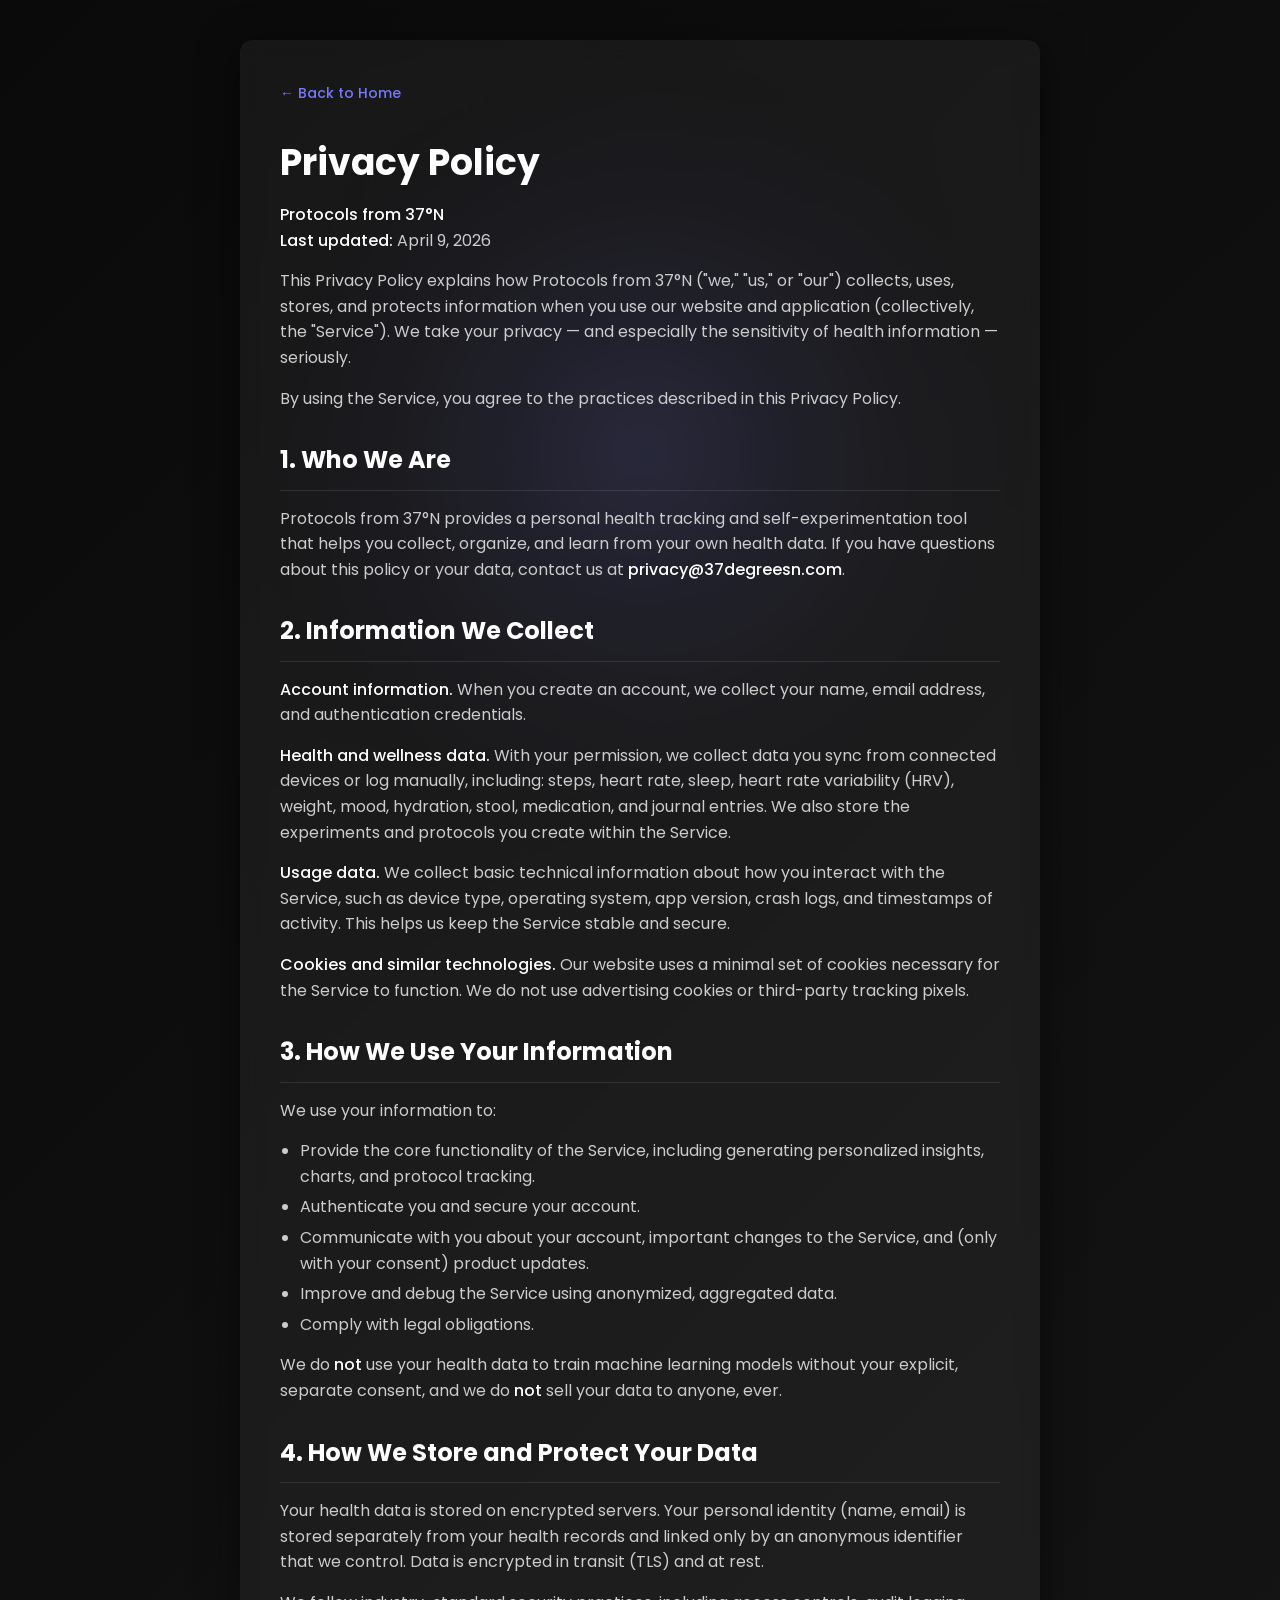
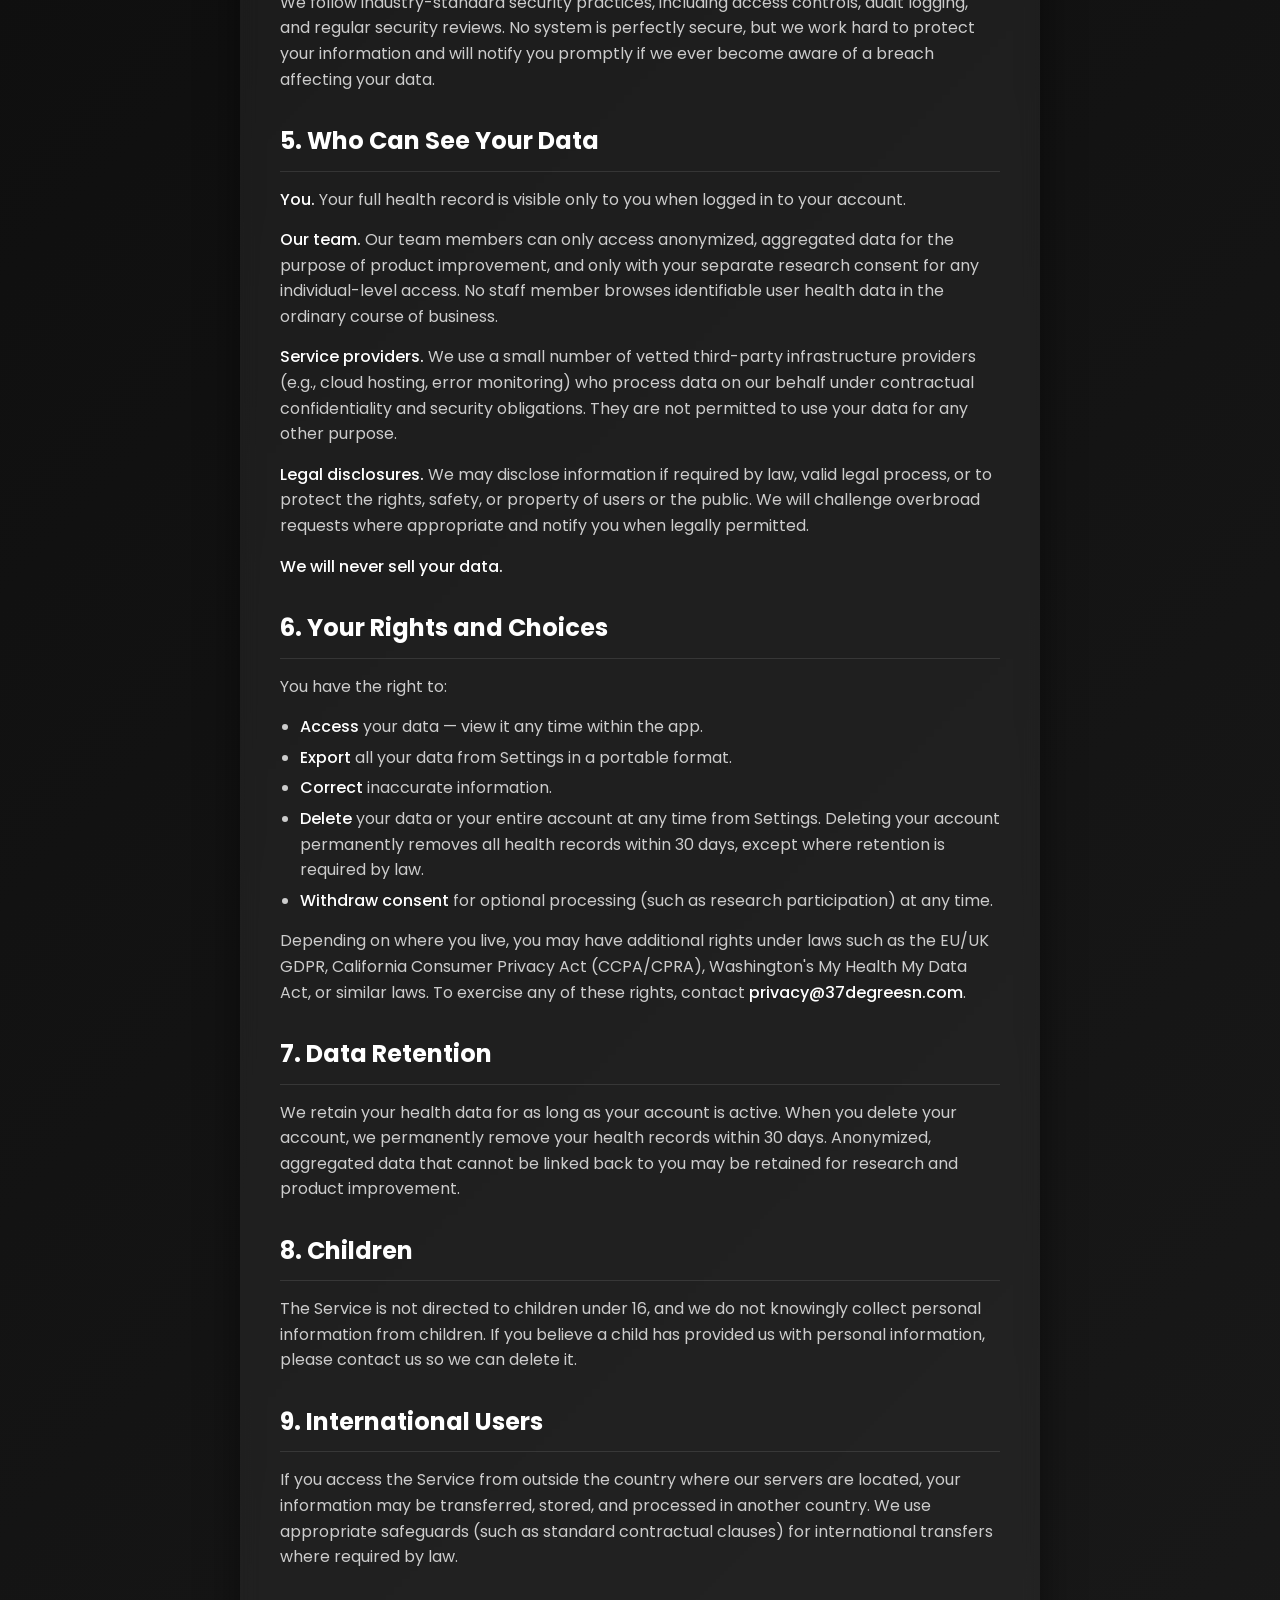
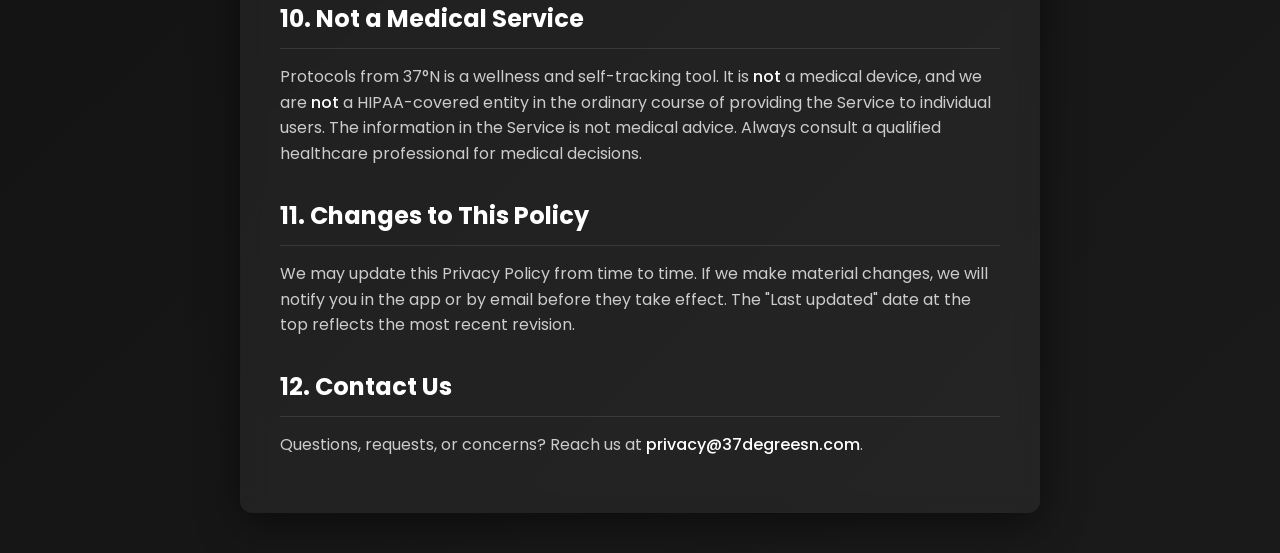
==== privacy-policy.html @ e044793a "feat: add privacy policy and terms of service pages with footer navigation links" ====
<!DOCTYPE html>
<html lang="en">
<head>
    <meta charset="UTF-8">
    <meta name="viewport" content="width=device-width, initial-scale=1.0">
    <title>Privacy Policy - 37 Degrees North</title>
    <link href="https://fonts.googleapis.com/css2?family=Poppins:wght@300;400;500;700&display=swap" rel="stylesheet">
    <style>
        * {
            margin: 0;
            padding: 0;
            box-sizing: border-box;
        }
        
        body {
            font-family: 'Poppins', sans-serif;
            background: linear-gradient(135deg, #0a0a0a 0%, #1a1a1a 100%);
            color: #e8e8e8;
            min-height: 100vh;
            padding: 40px 20px;
            line-height: 1.6;
        }
        
        .container {
            max-width: 800px;
            margin: 0 auto;
            background: rgba(255, 255, 255, 0.05);
            padding: 40px;
            border-radius: 12px;
            box-shadow: 0 10px 40px rgba(0, 0, 0, 0.5);
            backdrop-filter: blur(10px);
            position: relative;
            z-index: 1;
            animation: fadeIn 0.8s ease-out;
        }

        @keyframes fadeIn {
            from {
                opacity: 0;
                transform: translateY(20px);
            }
            to {
                opacity: 1;
                transform: translateY(0);
            }
        }
        
        h1 {
            font-size: 36px;
            margin-bottom: 10px;
            color: #fff;
        }
        
        h2 {
            font-size: 24px;
            margin-top: 30px;
            margin-bottom: 15px;
            color: #fff;
            border-bottom: 1px solid rgba(255,255,255,0.1);
            padding-bottom: 10px;
        }
        
        p {
            margin-bottom: 15px;
            color: #ccc;
        }
        
        ul {
            margin-left: 20px;
            margin-bottom: 15px;
            color: #ccc;
        }
        
        li {
            margin-bottom: 5px;
        }

        strong {
            color: #fff;
            font-weight: 500;
        }
        
        a {
            color: #7878ff;
            text-decoration: none;
            transition: color 0.2s;
        }
        
        a:hover {
            text-decoration: underline;
            color: #9898ff;
        }
        
        .glow {
            position: fixed;
            width: 800px;
            height: 800px;
            background: radial-gradient(circle, rgba(120, 120, 255, 0.15) 0%, rgba(80, 80, 200, 0.05) 40%, transparent 70%);
            top: 50%;
            left: 50%;
            transform: translate(-50%, -50%);
            pointer-events: none;
            z-index: 0;
        }
        
        .back-link {
            display: inline-block;
            margin-bottom: 30px;
            color: #7878ff;
            font-size: 14px;
            font-weight: 500;
        }

        @media (max-width: 600px) {
            .container {
                padding: 25px;
            }
            h1 {
                font-size: 28px;
            }
            h2 {
                font-size: 20px;
            }
        }
    </style>
</head>
<body>
    <div class="glow"></div>
    <div class="container">
        <a href="index.html" class="back-link">&larr; Back to Home</a>
        
        <h1>Privacy Policy</h1>
        <p><strong>Protocols from 37°N</strong><br>
        <strong>Last updated:</strong> April 9, 2026</p>
        
        <p>This Privacy Policy explains how Protocols from 37°N ("we," "us," or "our") collects, uses, stores, and protects information when you use our website and application (collectively, the "Service"). We take your privacy — and especially the sensitivity of health information — seriously.</p>
        
        <p>By using the Service, you agree to the practices described in this Privacy Policy.</p>
        
        <h2>1. Who We Are</h2>
        <p>Protocols from 37°N provides a personal health tracking and self-experimentation tool that helps you collect, organize, and learn from your own health data. If you have questions about this policy or your data, contact us at <strong>privacy@37degreesn.com</strong>.</p>
        
        <h2>2. Information We Collect</h2>
        <p><strong>Account information.</strong> When you create an account, we collect your name, email address, and authentication credentials.</p>
        
        <p><strong>Health and wellness data.</strong> With your permission, we collect data you sync from connected devices or log manually, including: steps, heart rate, sleep, heart rate variability (HRV), weight, mood, hydration, stool, medication, and journal entries. We also store the experiments and protocols you create within the Service.</p>
        
        <p><strong>Usage data.</strong> We collect basic technical information about how you interact with the Service, such as device type, operating system, app version, crash logs, and timestamps of activity. This helps us keep the Service stable and secure.</p>
        
        <p><strong>Cookies and similar technologies.</strong> Our website uses a minimal set of cookies necessary for the Service to function. We do not use advertising cookies or third-party tracking pixels.</p>
        
        <h2>3. How We Use Your Information</h2>
        <p>We use your information to:</p>
        <ul>
            <li>Provide the core functionality of the Service, including generating personalized insights, charts, and protocol tracking.</li>
            <li>Authenticate you and secure your account.</li>
            <li>Communicate with you about your account, important changes to the Service, and (only with your consent) product updates.</li>
            <li>Improve and debug the Service using anonymized, aggregated data.</li>
            <li>Comply with legal obligations.</li>
        </ul>
        <p>We do <strong>not</strong> use your health data to train machine learning models without your explicit, separate consent, and we do <strong>not</strong> sell your data to anyone, ever.</p>
        
        <h2>4. How We Store and Protect Your Data</h2>
        <p>Your health data is stored on encrypted servers. Your personal identity (name, email) is stored separately from your health records and linked only by an anonymous identifier that we control. Data is encrypted in transit (TLS) and at rest.</p>
        <p>We follow industry-standard security practices, including access controls, audit logging, and regular security reviews. No system is perfectly secure, but we work hard to protect your information and will notify you promptly if we ever become aware of a breach affecting your data.</p>
        
        <h2>5. Who Can See Your Data</h2>
        <p><strong>You.</strong> Your full health record is visible only to you when logged in to your account.</p>
        <p><strong>Our team.</strong> Our team members can only access anonymized, aggregated data for the purpose of product improvement, and only with your separate research consent for any individual-level access. No staff member browses identifiable user health data in the ordinary course of business.</p>
        <p><strong>Service providers.</strong> We use a small number of vetted third-party infrastructure providers (e.g., cloud hosting, error monitoring) who process data on our behalf under contractual confidentiality and security obligations. They are not permitted to use your data for any other purpose.</p>
        <p><strong>Legal disclosures.</strong> We may disclose information if required by law, valid legal process, or to protect the rights, safety, or property of users or the public. We will challenge overbroad requests where appropriate and notify you when legally permitted.</p>
        <p><strong>We will never sell your data.</strong></p>
        
        <h2>6. Your Rights and Choices</h2>
        <p>You have the right to:</p>
        <ul>
            <li><strong>Access</strong> your data — view it any time within the app.</li>
            <li><strong>Export</strong> all your data from Settings in a portable format.</li>
            <li><strong>Correct</strong> inaccurate information.</li>
            <li><strong>Delete</strong> your data or your entire account at any time from Settings. Deleting your account permanently removes all health records within 30 days, except where retention is required by law.</li>
            <li><strong>Withdraw consent</strong> for optional processing (such as research participation) at any time.</li>
        </ul>
        <p>Depending on where you live, you may have additional rights under laws such as the EU/UK GDPR, California Consumer Privacy Act (CCPA/CPRA), Washington's My Health My Data Act, or similar laws. To exercise any of these rights, contact <strong>privacy@37degreesn.com</strong>.</p>
        
        <h2>7. Data Retention</h2>
        <p>We retain your health data for as long as your account is active. When you delete your account, we permanently remove your health records within 30 days. Anonymized, aggregated data that cannot be linked back to you may be retained for research and product improvement.</p>
        
        <h2>8. Children</h2>
        <p>The Service is not directed to children under 16, and we do not knowingly collect personal information from children. If you believe a child has provided us with personal information, please contact us so we can delete it.</p>
        
        <h2>9. International Users</h2>
        <p>If you access the Service from outside the country where our servers are located, your information may be transferred, stored, and processed in another country. We use appropriate safeguards (such as standard contractual clauses) for international transfers where required by law.</p>
        
        <h2>10. Not a Medical Service</h2>
        <p>Protocols from 37°N is a wellness and self-tracking tool. It is <strong>not</strong> a medical device, and we are <strong>not</strong> a HIPAA-covered entity in the ordinary course of providing the Service to individual users. The information in the Service is not medical advice. Always consult a qualified healthcare professional for medical decisions.</p>
        
        <h2>11. Changes to This Policy</h2>
        <p>We may update this Privacy Policy from time to time. If we make material changes, we will notify you in the app or by email before they take effect. The "Last updated" date at the top reflects the most recent revision.</p>
        
        <h2>12. Contact Us</h2>
        <p>Questions, requests, or concerns? Reach us at <strong>privacy@37degreesn.com</strong>.</p>
    </div>
</body>
</html>
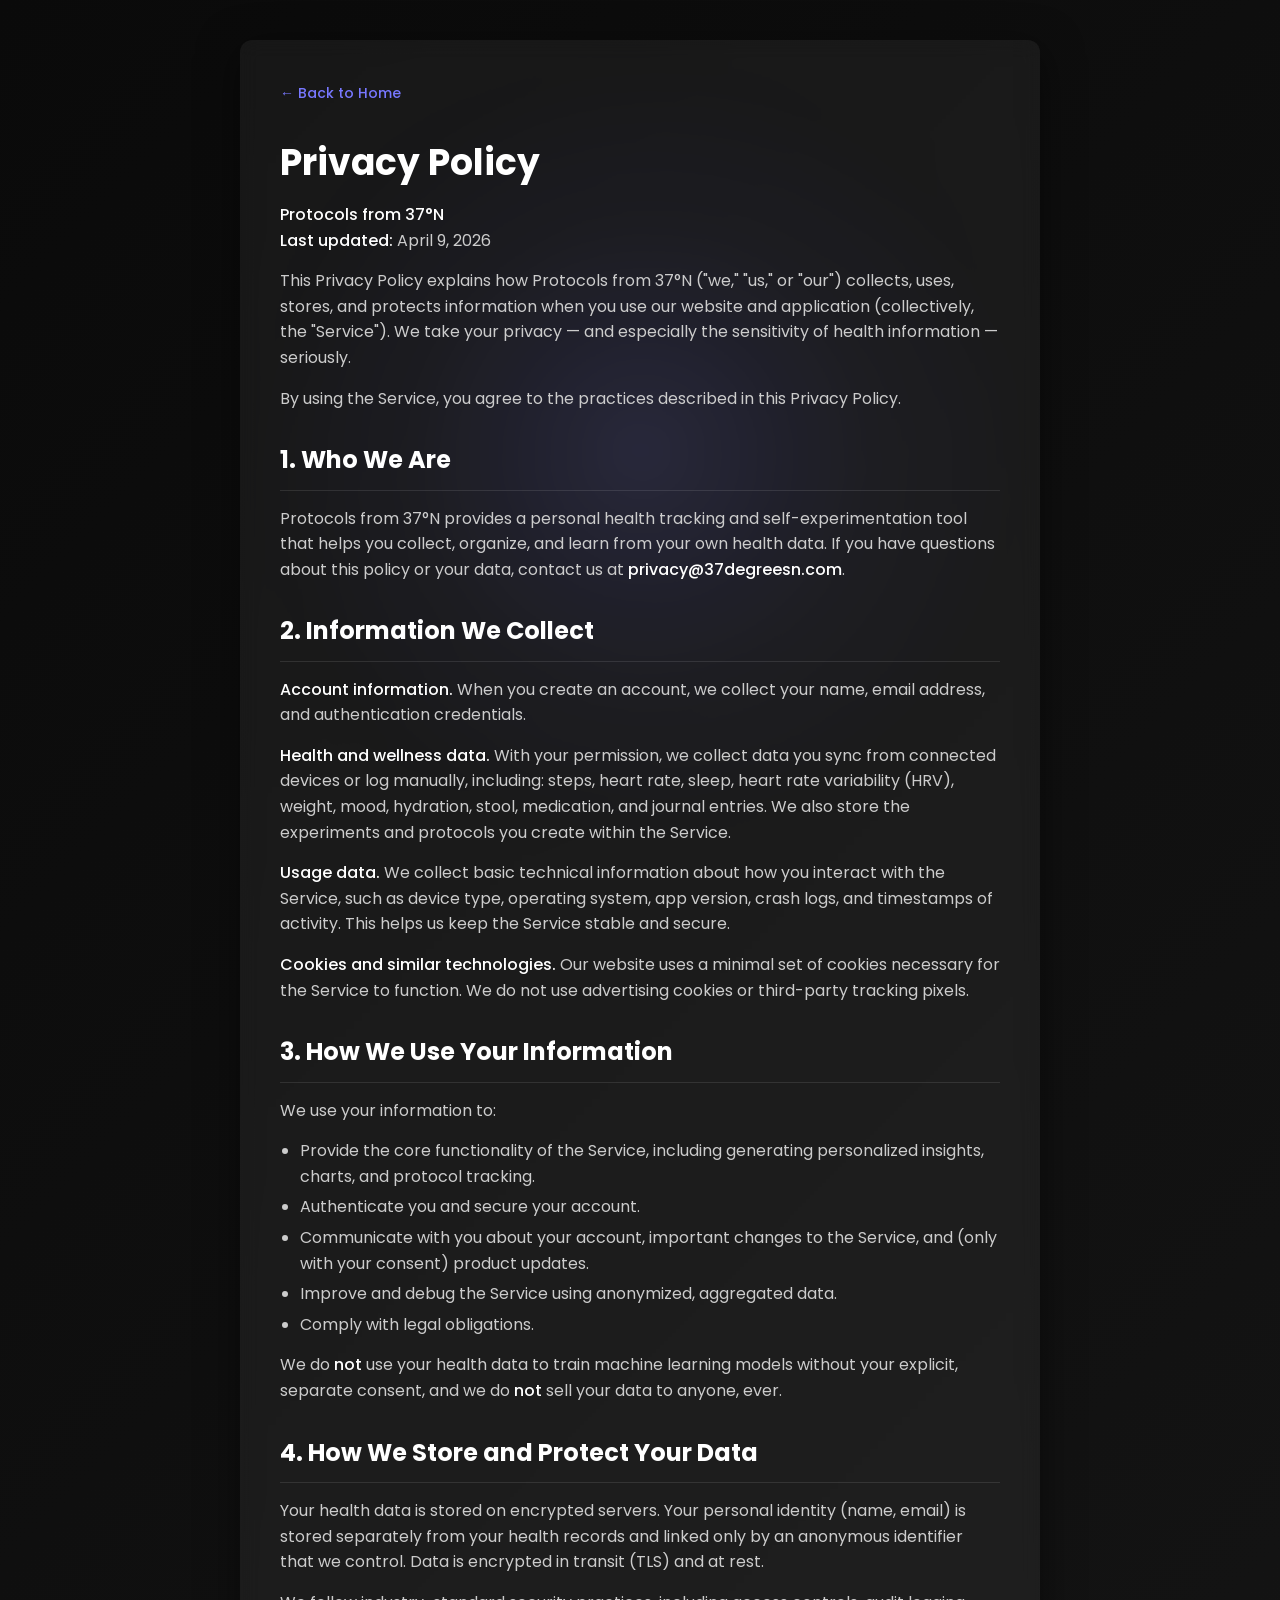
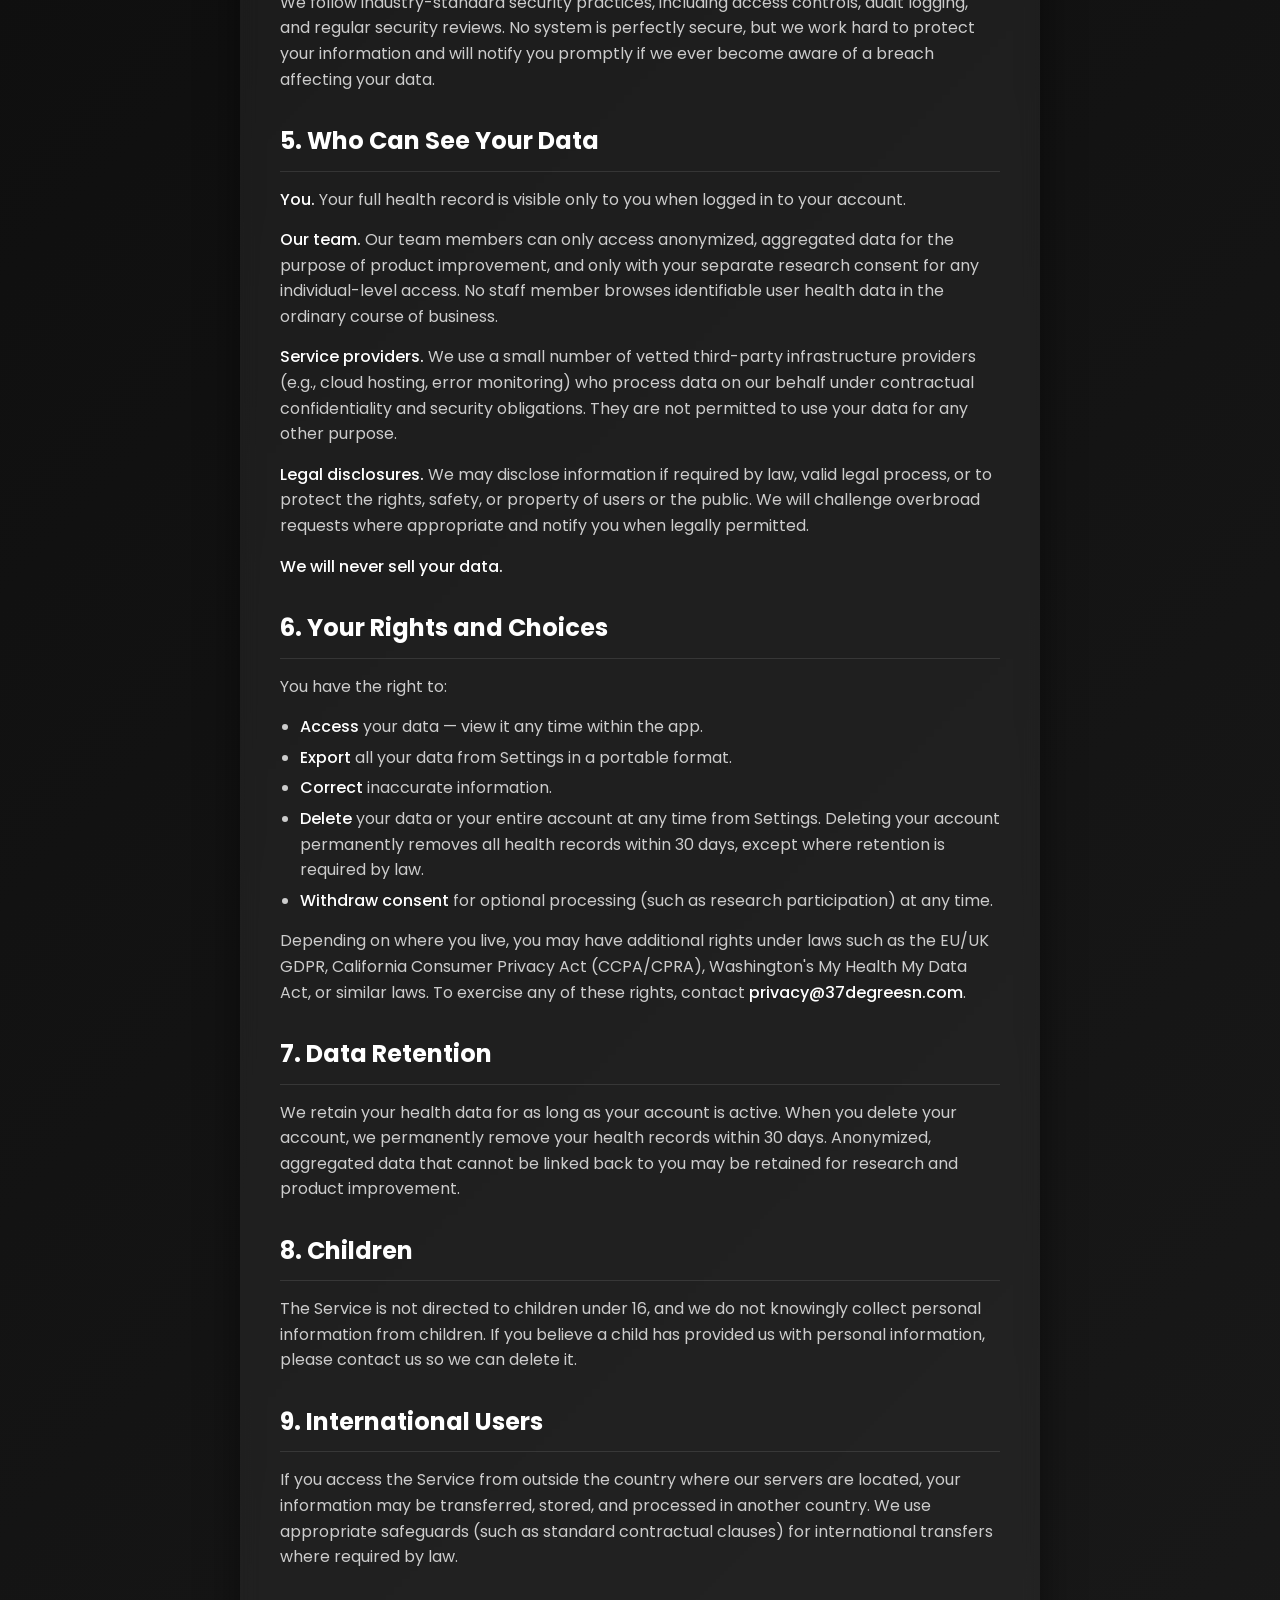
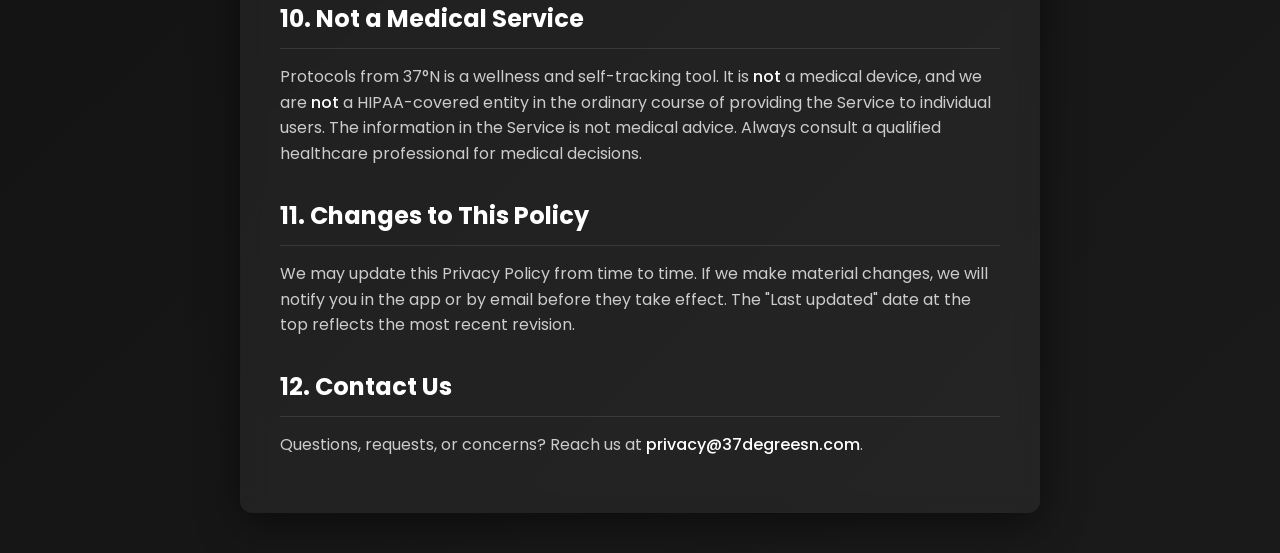
==== commit aba10b4e: "feat: add site favicons and Apple touch icons to landing pages" ====
--- a/privacy-policy.html
+++ b/privacy-policy.html
@@ -4,6 +4,9 @@
     <meta charset="UTF-8">
     <meta name="viewport" content="width=device-width, initial-scale=1.0">
     <title>Privacy Policy - 37 Degrees North</title>
+    <link rel="icon" type="image/x-icon" href="favicon.ico" />
+    <link rel="icon" type="image/png" sizes="32x32" href="favicon-32x32.png" />
+    <link rel="apple-touch-icon" sizes="180x180" href="apple-touch-icon.png" />
     <link href="https://fonts.googleapis.com/css2?family=Poppins:wght@300;400;500;700&display=swap" rel="stylesheet">
     <style>
         * {
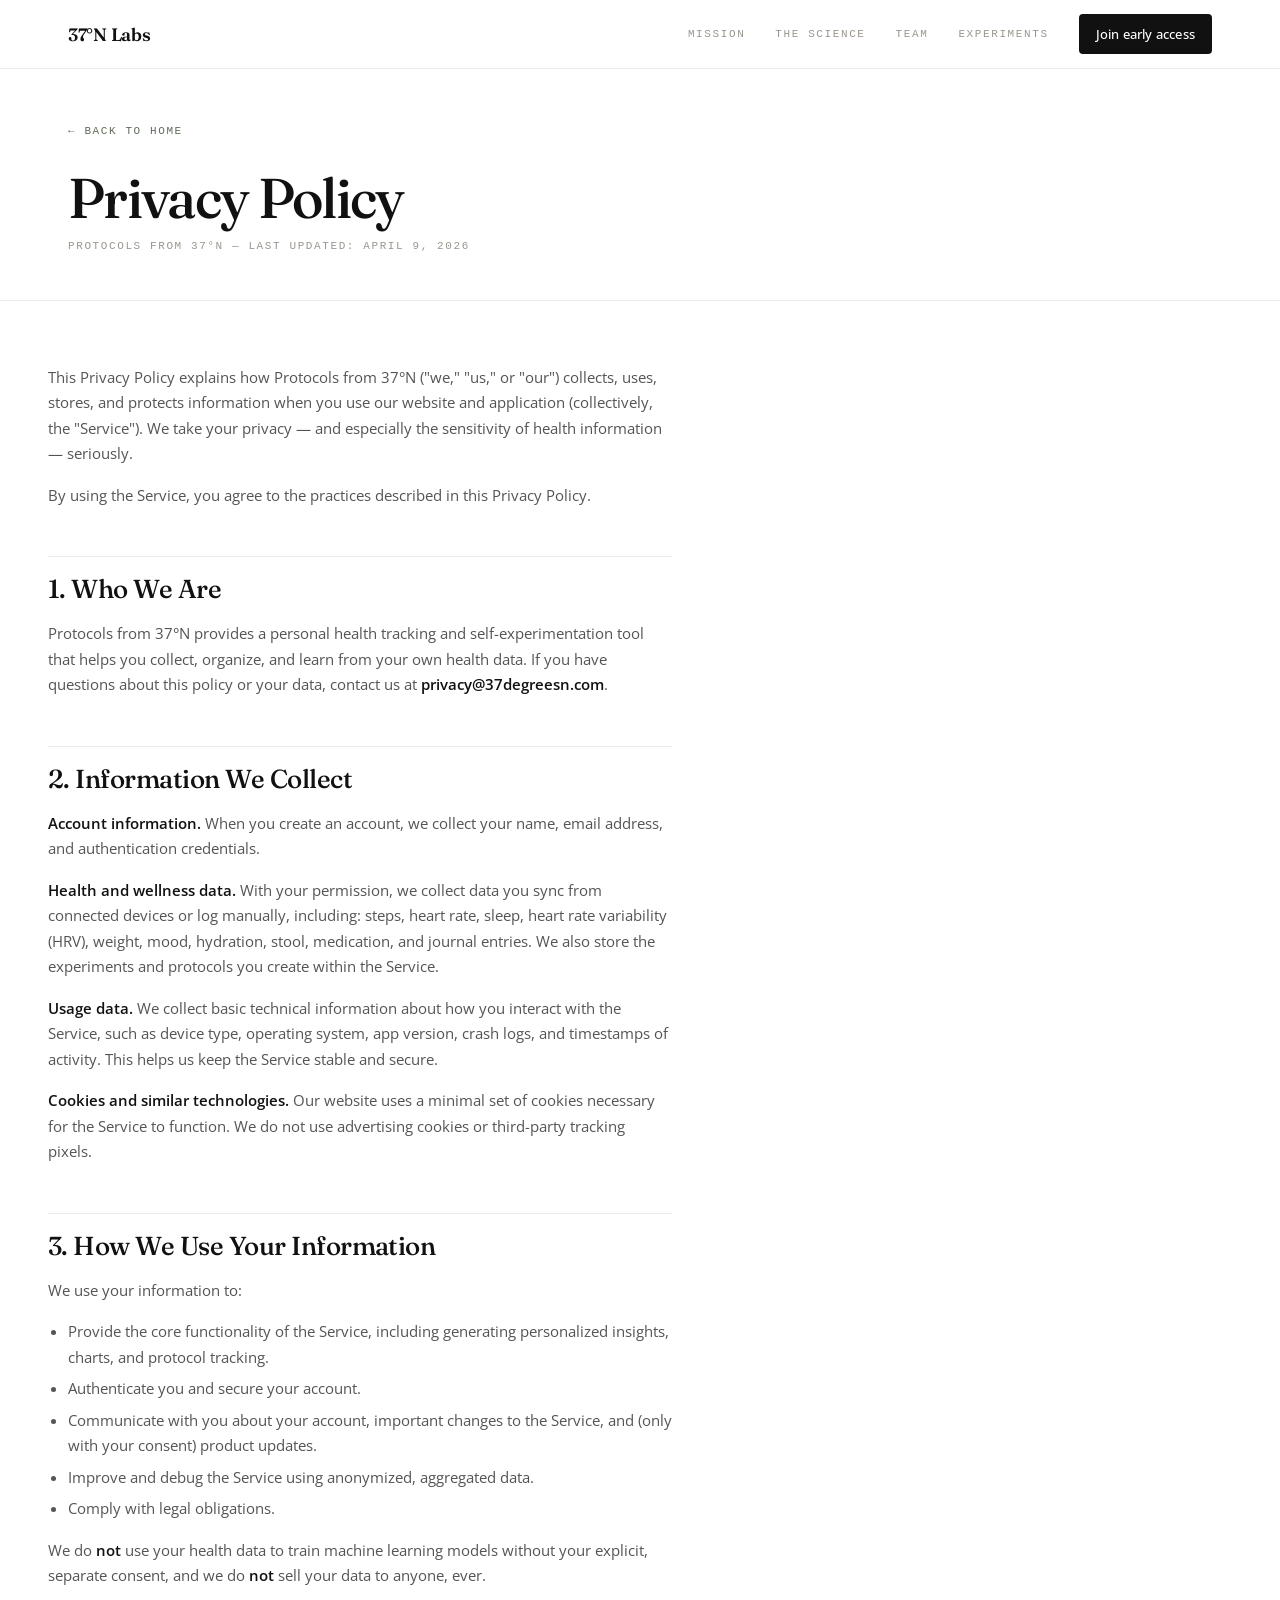
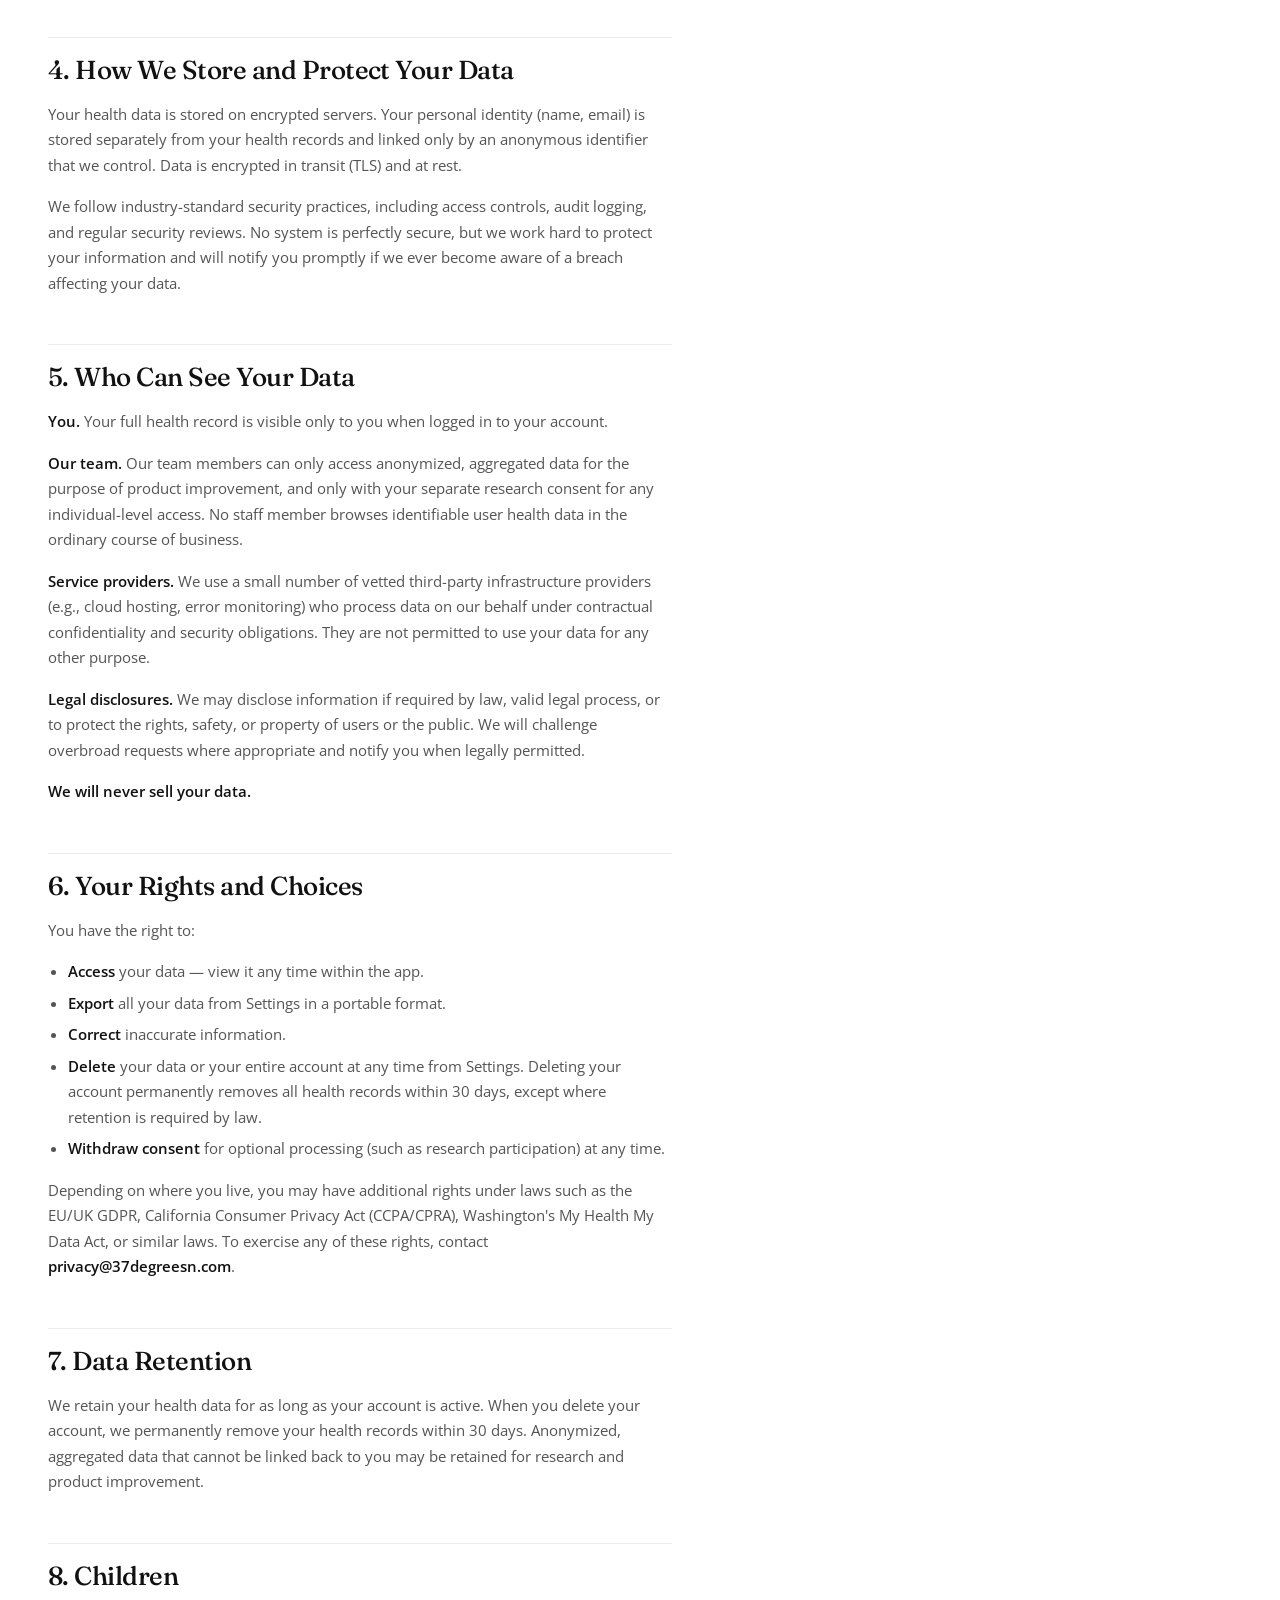
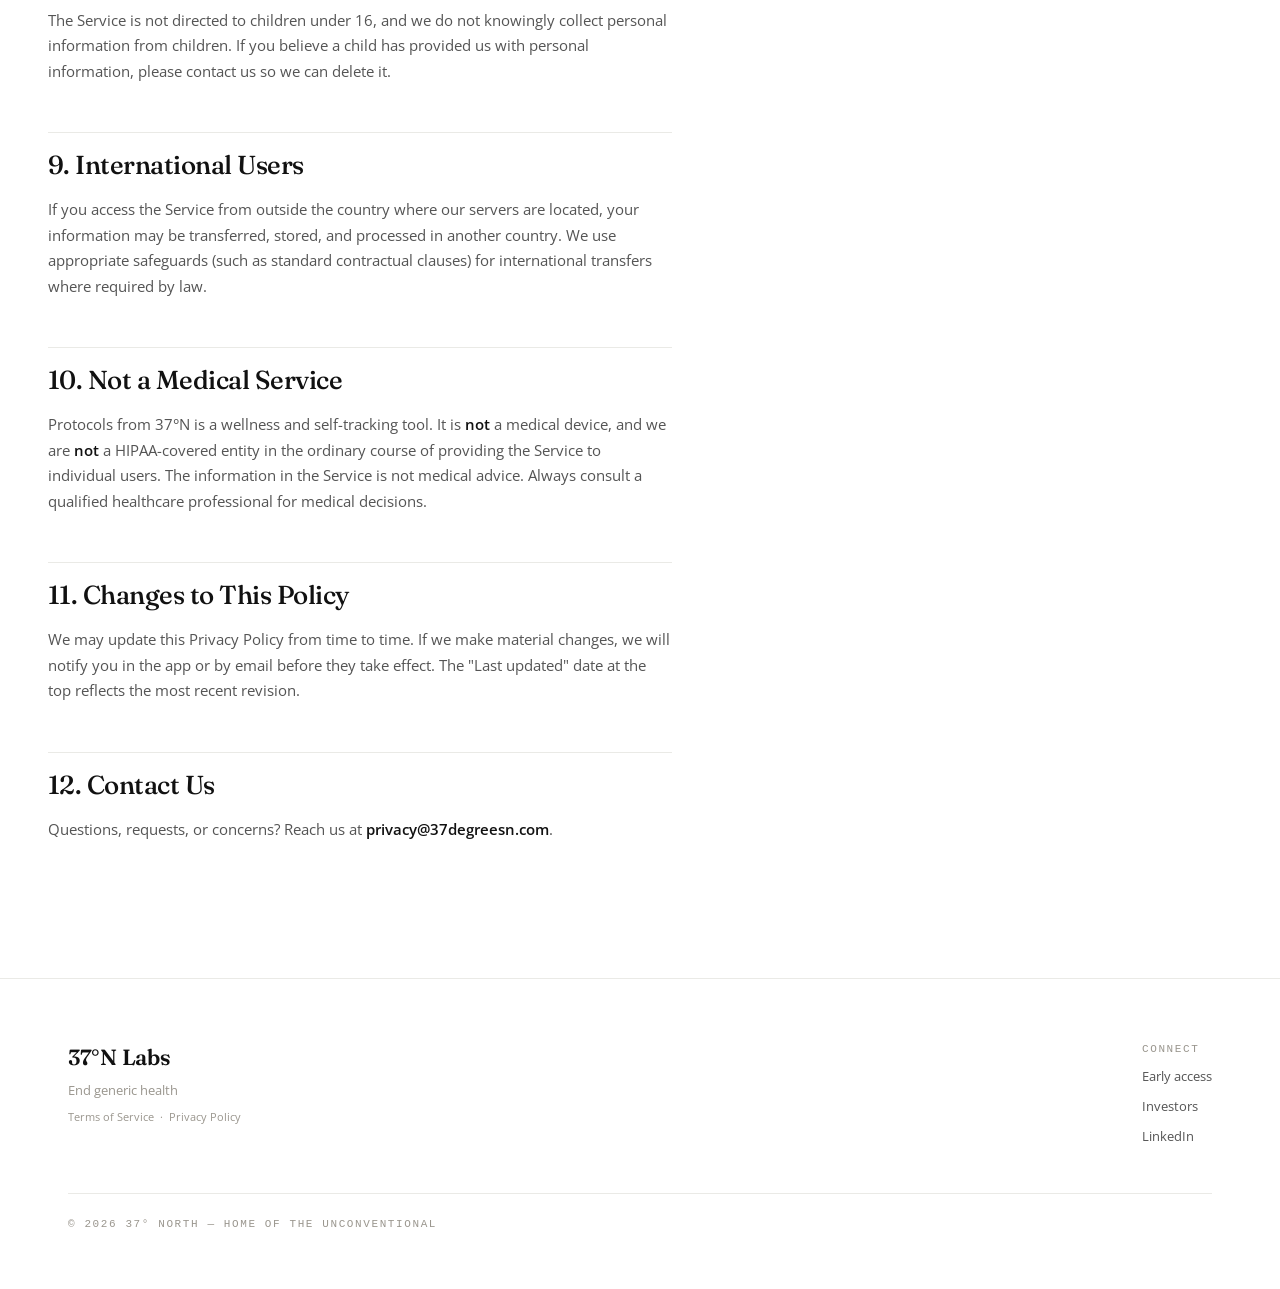
==== commit b310d089: "Update typography to Fraunces/Open Sans, add footer legal links, restyle legal pages - Swap fonts fr" ====
--- a/privacy-policy.html
+++ b/privacy-policy.html
@@ -1,207 +1,246 @@
 <!DOCTYPE html>
 <html lang="en">
+
 <head>
-    <meta charset="UTF-8">
-    <meta name="viewport" content="width=device-width, initial-scale=1.0">
-    <title>Privacy Policy - 37 Degrees North</title>
-    <link rel="icon" type="image/x-icon" href="favicon.ico" />
-    <link rel="icon" type="image/png" sizes="32x32" href="favicon-32x32.png" />
-    <link rel="apple-touch-icon" sizes="180x180" href="apple-touch-icon.png" />
-    <link href="https://fonts.googleapis.com/css2?family=Poppins:wght@300;400;500;700&display=swap" rel="stylesheet">
-    <style>
-        * {
-            margin: 0;
-            padding: 0;
-            box-sizing: border-box;
-        }
-        
-        body {
-            font-family: 'Poppins', sans-serif;
-            background: linear-gradient(135deg, #0a0a0a 0%, #1a1a1a 100%);
-            color: #e8e8e8;
-            min-height: 100vh;
-            padding: 40px 20px;
-            line-height: 1.6;
-        }
-        
-        .container {
-            max-width: 800px;
-            margin: 0 auto;
-            background: rgba(255, 255, 255, 0.05);
-            padding: 40px;
-            border-radius: 12px;
-            box-shadow: 0 10px 40px rgba(0, 0, 0, 0.5);
-            backdrop-filter: blur(10px);
-            position: relative;
-            z-index: 1;
-            animation: fadeIn 0.8s ease-out;
-        }
-
-        @keyframes fadeIn {
-            from {
-                opacity: 0;
-                transform: translateY(20px);
-            }
-            to {
-                opacity: 1;
-                transform: translateY(0);
-            }
-        }
-        
-        h1 {
-            font-size: 36px;
-            margin-bottom: 10px;
-            color: #fff;
-        }
-        
-        h2 {
-            font-size: 24px;
-            margin-top: 30px;
-            margin-bottom: 15px;
-            color: #fff;
-            border-bottom: 1px solid rgba(255,255,255,0.1);
-            padding-bottom: 10px;
-        }
-        
-        p {
-            margin-bottom: 15px;
-            color: #ccc;
-        }
-        
-        ul {
-            margin-left: 20px;
-            margin-bottom: 15px;
-            color: #ccc;
-        }
-        
-        li {
-            margin-bottom: 5px;
-        }
-
-        strong {
-            color: #fff;
-            font-weight: 500;
-        }
-        
-        a {
-            color: #7878ff;
-            text-decoration: none;
-            transition: color 0.2s;
-        }
-        
-        a:hover {
-            text-decoration: underline;
-            color: #9898ff;
-        }
-        
-        .glow {
-            position: fixed;
-            width: 800px;
-            height: 800px;
-            background: radial-gradient(circle, rgba(120, 120, 255, 0.15) 0%, rgba(80, 80, 200, 0.05) 40%, transparent 70%);
-            top: 50%;
-            left: 50%;
-            transform: translate(-50%, -50%);
-            pointer-events: none;
-            z-index: 0;
-        }
-        
-        .back-link {
-            display: inline-block;
-            margin-bottom: 30px;
-            color: #7878ff;
-            font-size: 14px;
-            font-weight: 500;
-        }
-
-        @media (max-width: 600px) {
-            .container {
-                padding: 25px;
-            }
-            h1 {
-                font-size: 28px;
-            }
-            h2 {
-                font-size: 20px;
-            }
-        }
-    </style>
+  <meta charset="UTF-8" />
+  <meta name="viewport" content="width=device-width, initial-scale=1.0" />
+  <title>Privacy Policy — 37°N Labs</title>
+  <meta name="description" content="Privacy Policy for Protocols from 37°N. Learn how we collect, use, store, and protect your information." />
+  <link rel="icon" type="image/x-icon" href="favicon.ico" />
+  <link rel="icon" type="image/png" sizes="32x32" href="favicon-32x32.png" />
+  <link rel="icon" type="image/png" sizes="192x192" href="favicon-192.png" />
+  <link rel="apple-touch-icon" sizes="180x180" href="apple-touch-icon.png" />
+  <link rel="preconnect" href="https://fonts.googleapis.com" />
+  <link rel="preconnect" href="https://fonts.gstatic.com" crossorigin />
+  <link
+    href="https://fonts.googleapis.com/css2?family=Fraunces:opsz,wght@9..144,300;9..144,400;9..144,500;9..144,600;9..144,700;9..144,800&family=Open+Sans:wght@300;400;500;600;700&display=swap"
+    rel="stylesheet" />
+  <link href="assets/colors_and_type.css" rel="stylesheet" />
+  <link href="site.css" rel="stylesheet" />
+  <style>
+    /* ── Legal page layout ─────────────────────────────────── */
+    .legal-hero {
+      padding: 48px 0 0;
+      border-bottom: 1px solid var(--line);
+    }
+
+    .legal-hero h1 {
+      font-family: var(--font-display);
+      font-weight: 500;
+      font-size: clamp(36px, 5vw, 56px);
+      line-height: 1.05;
+      letter-spacing: -0.03em;
+      margin: 0 0 12px;
+      color: var(--ink);
+    }
+
+    .legal-meta {
+      font-family: var(--font-mono);
+      font-size: 11px;
+      letter-spacing: 1.6px;
+      text-transform: uppercase;
+      color: var(--mute);
+      padding-bottom: 48px;
+    }
+
+    .legal-body {
+      max-width: 720px;
+      padding: 64px 0 120px;
+    }
+
+    .legal-body h2 {
+      font-family: var(--font-display);
+      font-weight: 500;
+      font-size: clamp(20px, 2.5vw, 26px);
+      letter-spacing: -0.02em;
+      color: var(--ink);
+      margin: 48px 0 16px;
+      padding-top: 16px;
+      border-top: 1px solid var(--line);
+    }
+
+    .legal-body h2:first-child {
+      margin-top: 0;
+      padding-top: 0;
+      border-top: none;
+    }
+
+    .legal-body p {
+      font-family: var(--font-sans);
+      font-size: 15px;
+      line-height: 1.7;
+      color: var(--sub);
+      margin: 0 0 16px;
+    }
+
+    .legal-body ul {
+      margin: 0 0 16px 20px;
+      padding: 0;
+    }
+
+    .legal-body li {
+      font-family: var(--font-sans);
+      font-size: 15px;
+      line-height: 1.7;
+      color: var(--sub);
+      margin-bottom: 6px;
+    }
+
+    .legal-body strong {
+      color: var(--ink);
+      font-weight: 600;
+    }
+
+    .legal-body a {
+      color: var(--sage);
+      transition: color 0.15s;
+    }
+
+    .legal-body a:hover {
+      color: var(--ink);
+    }
+
+    .back-link {
+      display: inline-flex;
+      align-items: center;
+      gap: 6px;
+      font-family: var(--font-mono);
+      font-size: 11px;
+      letter-spacing: 1.6px;
+      text-transform: uppercase;
+      color: var(--sage);
+      margin-bottom: 32px;
+      transition: color 0.15s;
+    }
+
+    .back-link:hover {
+      color: var(--ink);
+    }
+  </style>
 </head>
+
 <body>
-    <div class="glow"></div>
-    <div class="container">
-        <a href="index.html" class="back-link">&larr; Back to Home</a>
-        
-        <h1>Privacy Policy</h1>
-        <p><strong>Protocols from 37°N</strong><br>
-        <strong>Last updated:</strong> April 9, 2026</p>
-        
-        <p>This Privacy Policy explains how Protocols from 37°N ("we," "us," or "our") collects, uses, stores, and protects information when you use our website and application (collectively, the "Service"). We take your privacy — and especially the sensitivity of health information — seriously.</p>
-        
-        <p>By using the Service, you agree to the practices described in this Privacy Policy.</p>
-        
-        <h2>1. Who We Are</h2>
-        <p>Protocols from 37°N provides a personal health tracking and self-experimentation tool that helps you collect, organize, and learn from your own health data. If you have questions about this policy or your data, contact us at <strong>privacy@37degreesn.com</strong>.</p>
-        
-        <h2>2. Information We Collect</h2>
-        <p><strong>Account information.</strong> When you create an account, we collect your name, email address, and authentication credentials.</p>
-        
-        <p><strong>Health and wellness data.</strong> With your permission, we collect data you sync from connected devices or log manually, including: steps, heart rate, sleep, heart rate variability (HRV), weight, mood, hydration, stool, medication, and journal entries. We also store the experiments and protocols you create within the Service.</p>
-        
-        <p><strong>Usage data.</strong> We collect basic technical information about how you interact with the Service, such as device type, operating system, app version, crash logs, and timestamps of activity. This helps us keep the Service stable and secure.</p>
-        
-        <p><strong>Cookies and similar technologies.</strong> Our website uses a minimal set of cookies necessary for the Service to function. We do not use advertising cookies or third-party tracking pixels.</p>
-        
-        <h2>3. How We Use Your Information</h2>
-        <p>We use your information to:</p>
-        <ul>
-            <li>Provide the core functionality of the Service, including generating personalized insights, charts, and protocol tracking.</li>
-            <li>Authenticate you and secure your account.</li>
-            <li>Communicate with you about your account, important changes to the Service, and (only with your consent) product updates.</li>
-            <li>Improve and debug the Service using anonymized, aggregated data.</li>
-            <li>Comply with legal obligations.</li>
-        </ul>
-        <p>We do <strong>not</strong> use your health data to train machine learning models without your explicit, separate consent, and we do <strong>not</strong> sell your data to anyone, ever.</p>
-        
-        <h2>4. How We Store and Protect Your Data</h2>
-        <p>Your health data is stored on encrypted servers. Your personal identity (name, email) is stored separately from your health records and linked only by an anonymous identifier that we control. Data is encrypted in transit (TLS) and at rest.</p>
-        <p>We follow industry-standard security practices, including access controls, audit logging, and regular security reviews. No system is perfectly secure, but we work hard to protect your information and will notify you promptly if we ever become aware of a breach affecting your data.</p>
-        
-        <h2>5. Who Can See Your Data</h2>
-        <p><strong>You.</strong> Your full health record is visible only to you when logged in to your account.</p>
-        <p><strong>Our team.</strong> Our team members can only access anonymized, aggregated data for the purpose of product improvement, and only with your separate research consent for any individual-level access. No staff member browses identifiable user health data in the ordinary course of business.</p>
-        <p><strong>Service providers.</strong> We use a small number of vetted third-party infrastructure providers (e.g., cloud hosting, error monitoring) who process data on our behalf under contractual confidentiality and security obligations. They are not permitted to use your data for any other purpose.</p>
-        <p><strong>Legal disclosures.</strong> We may disclose information if required by law, valid legal process, or to protect the rights, safety, or property of users or the public. We will challenge overbroad requests where appropriate and notify you when legally permitted.</p>
-        <p><strong>We will never sell your data.</strong></p>
-        
-        <h2>6. Your Rights and Choices</h2>
-        <p>You have the right to:</p>
-        <ul>
-            <li><strong>Access</strong> your data — view it any time within the app.</li>
-            <li><strong>Export</strong> all your data from Settings in a portable format.</li>
-            <li><strong>Correct</strong> inaccurate information.</li>
-            <li><strong>Delete</strong> your data or your entire account at any time from Settings. Deleting your account permanently removes all health records within 30 days, except where retention is required by law.</li>
-            <li><strong>Withdraw consent</strong> for optional processing (such as research participation) at any time.</li>
-        </ul>
-        <p>Depending on where you live, you may have additional rights under laws such as the EU/UK GDPR, California Consumer Privacy Act (CCPA/CPRA), Washington's My Health My Data Act, or similar laws. To exercise any of these rights, contact <strong>privacy@37degreesn.com</strong>.</p>
-        
-        <h2>7. Data Retention</h2>
-        <p>We retain your health data for as long as your account is active. When you delete your account, we permanently remove your health records within 30 days. Anonymized, aggregated data that cannot be linked back to you may be retained for research and product improvement.</p>
-        
-        <h2>8. Children</h2>
-        <p>The Service is not directed to children under 16, and we do not knowingly collect personal information from children. If you believe a child has provided us with personal information, please contact us so we can delete it.</p>
-        
-        <h2>9. International Users</h2>
-        <p>If you access the Service from outside the country where our servers are located, your information may be transferred, stored, and processed in another country. We use appropriate safeguards (such as standard contractual clauses) for international transfers where required by law.</p>
-        
-        <h2>10. Not a Medical Service</h2>
-        <p>Protocols from 37°N is a wellness and self-tracking tool. It is <strong>not</strong> a medical device, and we are <strong>not</strong> a HIPAA-covered entity in the ordinary course of providing the Service to individual users. The information in the Service is not medical advice. Always consult a qualified healthcare professional for medical decisions.</p>
-        
-        <h2>11. Changes to This Policy</h2>
-        <p>We may update this Privacy Policy from time to time. If we make material changes, we will notify you in the app or by email before they take effect. The "Last updated" date at the top reflects the most recent revision.</p>
-        
-        <h2>12. Contact Us</h2>
-        <p>Questions, requests, or concerns? Reach us at <strong>privacy@37degreesn.com</strong>.</p>
-    </div>
+
+  <!-- ═══ NAV ═══ -->
+  <nav class="nav">
+    <div class="wrap nav-inner">
+      <a href="index.html" class="brand">37&deg;N&nbsp;Labs</a>
+      <div class="nav-links">
+        <a href="index.html#mission" class="mono nav-link-text">Mission</a>
+        <a href="index.html#science" class="mono nav-link-text">The Science</a>
+        <a href="index.html#team" class="mono nav-link-text">Team</a>
+        <a href="index.html#experiments" class="mono nav-link-text">Experiments</a>
+        <a href="index.html#join" class="btn btn-ink btn-sm">Join early access</a>
+      </div>
+    </div>
+  </nav>
+
+  <!-- ═══ LEGAL HERO ═══ -->
+  <header class="legal-hero">
+    <div class="wrap">
+      <a href="index.html" class="back-link">&larr; Back to Home</a>
+      <h1>Privacy Policy</h1>
+      <div class="legal-meta">Protocols from 37°N &mdash; Last updated: April 9, 2026</div>
+    </div>
+  </header>
+
+  <!-- ═══ LEGAL BODY ═══ -->
+  <main class="legal-body">
+    <div class="wrap">
+      <p>This Privacy Policy explains how Protocols from 37°N ("we," "us," or "our") collects, uses, stores, and protects information when you use our website and application (collectively, the "Service"). We take your privacy — and especially the sensitivity of health information — seriously.</p>
+
+      <p>By using the Service, you agree to the practices described in this Privacy Policy.</p>
+
+      <h2>1. Who We Are</h2>
+      <p>Protocols from 37°N provides a personal health tracking and self-experimentation tool that helps you collect, organize, and learn from your own health data. If you have questions about this policy or your data, contact us at <strong>privacy@37degreesn.com</strong>.</p>
+
+      <h2>2. Information We Collect</h2>
+      <p><strong>Account information.</strong> When you create an account, we collect your name, email address, and authentication credentials.</p>
+      <p><strong>Health and wellness data.</strong> With your permission, we collect data you sync from connected devices or log manually, including: steps, heart rate, sleep, heart rate variability (HRV), weight, mood, hydration, stool, medication, and journal entries. We also store the experiments and protocols you create within the Service.</p>
+      <p><strong>Usage data.</strong> We collect basic technical information about how you interact with the Service, such as device type, operating system, app version, crash logs, and timestamps of activity. This helps us keep the Service stable and secure.</p>
+      <p><strong>Cookies and similar technologies.</strong> Our website uses a minimal set of cookies necessary for the Service to function. We do not use advertising cookies or third-party tracking pixels.</p>
+
+      <h2>3. How We Use Your Information</h2>
+      <p>We use your information to:</p>
+      <ul>
+        <li>Provide the core functionality of the Service, including generating personalized insights, charts, and protocol tracking.</li>
+        <li>Authenticate you and secure your account.</li>
+        <li>Communicate with you about your account, important changes to the Service, and (only with your consent) product updates.</li>
+        <li>Improve and debug the Service using anonymized, aggregated data.</li>
+        <li>Comply with legal obligations.</li>
+      </ul>
+      <p>We do <strong>not</strong> use your health data to train machine learning models without your explicit, separate consent, and we do <strong>not</strong> sell your data to anyone, ever.</p>
+
+      <h2>4. How We Store and Protect Your Data</h2>
+      <p>Your health data is stored on encrypted servers. Your personal identity (name, email) is stored separately from your health records and linked only by an anonymous identifier that we control. Data is encrypted in transit (TLS) and at rest.</p>
+      <p>We follow industry-standard security practices, including access controls, audit logging, and regular security reviews. No system is perfectly secure, but we work hard to protect your information and will notify you promptly if we ever become aware of a breach affecting your data.</p>
+
+      <h2>5. Who Can See Your Data</h2>
+      <p><strong>You.</strong> Your full health record is visible only to you when logged in to your account.</p>
+      <p><strong>Our team.</strong> Our team members can only access anonymized, aggregated data for the purpose of product improvement, and only with your separate research consent for any individual-level access. No staff member browses identifiable user health data in the ordinary course of business.</p>
+      <p><strong>Service providers.</strong> We use a small number of vetted third-party infrastructure providers (e.g., cloud hosting, error monitoring) who process data on our behalf under contractual confidentiality and security obligations. They are not permitted to use your data for any other purpose.</p>
+      <p><strong>Legal disclosures.</strong> We may disclose information if required by law, valid legal process, or to protect the rights, safety, or property of users or the public. We will challenge overbroad requests where appropriate and notify you when legally permitted.</p>
+      <p><strong>We will never sell your data.</strong></p>
+
+      <h2>6. Your Rights and Choices</h2>
+      <p>You have the right to:</p>
+      <ul>
+        <li><strong>Access</strong> your data — view it any time within the app.</li>
+        <li><strong>Export</strong> all your data from Settings in a portable format.</li>
+        <li><strong>Correct</strong> inaccurate information.</li>
+        <li><strong>Delete</strong> your data or your entire account at any time from Settings. Deleting your account permanently removes all health records within 30 days, except where retention is required by law.</li>
+        <li><strong>Withdraw consent</strong> for optional processing (such as research participation) at any time.</li>
+      </ul>
+      <p>Depending on where you live, you may have additional rights under laws such as the EU/UK GDPR, California Consumer Privacy Act (CCPA/CPRA), Washington's My Health My Data Act, or similar laws. To exercise any of these rights, contact <strong>privacy@37degreesn.com</strong>.</p>
+
+      <h2>7. Data Retention</h2>
+      <p>We retain your health data for as long as your account is active. When you delete your account, we permanently remove your health records within 30 days. Anonymized, aggregated data that cannot be linked back to you may be retained for research and product improvement.</p>
+
+      <h2>8. Children</h2>
+      <p>The Service is not directed to children under 16, and we do not knowingly collect personal information from children. If you believe a child has provided us with personal information, please contact us so we can delete it.</p>
+
+      <h2>9. International Users</h2>
+      <p>If you access the Service from outside the country where our servers are located, your information may be transferred, stored, and processed in another country. We use appropriate safeguards (such as standard contractual clauses) for international transfers where required by law.</p>
+
+      <h2>10. Not a Medical Service</h2>
+      <p>Protocols from 37°N is a wellness and self-tracking tool. It is <strong>not</strong> a medical device, and we are <strong>not</strong> a HIPAA-covered entity in the ordinary course of providing the Service to individual users. The information in the Service is not medical advice. Always consult a qualified healthcare professional for medical decisions.</p>
+
+      <h2>11. Changes to This Policy</h2>
+      <p>We may update this Privacy Policy from time to time. If we make material changes, we will notify you in the app or by email before they take effect. The "Last updated" date at the top reflects the most recent revision.</p>
+
+      <h2>12. Contact Us</h2>
+      <p>Questions, requests, or concerns? Reach us at <strong>privacy@37degreesn.com</strong>.</p>
+    </div>
+  </main>
+
+  <!-- ═══ FOOTER ═══ -->
+  <footer class="footer">
+    <div class="wrap">
+      <div class="footer-grid">
+        <div>
+          <div class="brand">37&deg;N&nbsp;Labs</div>
+          <div class="footer-tag">End generic health</div>
+          <div class="footer-legal">
+            <a href="terms-of-service.html">Terms of Service</a>
+            <span class="footer-legal-sep">·</span>
+            <a href="privacy-policy.html">Privacy Policy</a>
+          </div>
+        </div>
+        <div class="footer-cols">
+          <div class="footer-col">
+            <span class="mono">Connect</span>
+            <a href="index.html#join">Early access</a>
+            <a href="mailto:pree@37degreesN.com">Investors</a>
+            <a href="https://www.linkedin.com/company/37degreesn/" target="_blank" rel="noopener">LinkedIn</a>
+          </div>
+        </div>
+      </div>
+      <div class="footer-base">
+        <span class="mono">&copy; 2026 37&deg; North &mdash; home of the unconventional</span>
+      </div>
+    </div>
+  </footer>
+
 </body>
+
 </html>
--- a/assets/colors_and_type.css
+++ b/assets/colors_and_type.css
@@ -0,0 +1,205 @@
+/* ═══════════════════════════════════════════════════════════════════════
+   LIVE YOUR BEATS — Design System Foundations
+   "Clinical Evolution" aesthetic
+   Source of truth: lib/core/theme/design_tokens.dart + app_theme.dart
+   ───────────────────────────────────────────────────────────────────────
+   Load fonts before this file:
+   <link href="https://fonts.googleapis.com/css2?family=Fraunces:opsz,wght@9..144,300;9..144,400;9..144,500;9..144,600;9..144,700;9..144,800&family=Open+Sans:wght@300;400;500;600;700&display=swap" rel="stylesheet">
+   ═══════════════════════════════════════════════════════════════════════ */
+
+:root {
+  /* ── Type families ───────────────────────────────────────────────── */
+  --font-display: "Fraunces", "Open Sans", ui-serif, Georgia, serif;       /* headers, numbers */
+  --font-sans:    "Open Sans", ui-sans-serif, system-ui, sans-serif;       /* body */
+  --font-mono:    ui-monospace, "SF Mono", Menlo, monospace;               /* metadata caps labels */
+
+  /* ── Core palette ────────────────────────────────────────────────── */
+  --bg:           #FFFFFF;  /* canvas — always white, no cards */
+  --surface:      #FFFFFF;
+  --surface-solid:#FAFAFA;  /* near-white wells */
+
+  --ink:          #111111;  /* primary text */
+  --sub:          #545454;  /* body / secondary text */
+  --mute:         #9A968E;  /* metadata labels, disabled (warm grey) */
+  --faded:        #BBB9B4;  /* quaternary, captions */
+
+  --line:         #EAEAE6;  /* 1px hairline dividers + borders */
+  --line-strong:  #C8C8C2;  /* stronger hairline */
+
+  /* ── Accent — Sage ───────────────────────────────────────────────── */
+  --sage:         #5E6C58;  /* PRIMARY accent — links, active, progress */
+  --sage-mid:     #8A9A84;  /* secondary accent */
+  --sage-12:      rgba(94, 108, 88, 0.12); /* muted fill */
+  --sage-06:      rgba(94, 108, 88, 0.06); /* faint wash / selection */
+
+  /* ── Domain tints — blob fills & data fills ──────────────────────── */
+  --domain-sleep:    #C8D2C2;  /* sage-soft */
+  --domain-activity: #BFCDB8;  /* sage-mid tint */
+  --domain-nutrition:#E6D3BE;  /* sand — glucose / eating */
+  --domain-gut:      #D4C5D2;  /* mauve — gut / microbiome */
+  --sand:            #D4C3A8;  /* warm sand alt */
+
+  /* ── Semantic — note: destructive is NEVER filled red ────────────── */
+  --success:      #5E6C58;  /* sage */
+  --destructive:  #5E6C58;  /* sage outline, never red fill */
+  --warning:      #FF9E00;  /* amber — used sparingly */
+
+  /* ── Radii — max 4px (circles only for blobs/avatars) ────────────── */
+  --r-hairline: 2px;
+  --r:          4px;   /* the card / button radius. NEVER exceed for rects */
+  --r-full:     999px; /* blobs, avatars, pills only */
+
+  /* ── Spacing scale (px) ──────────────────────────────────────────── */
+  --sp-xxs: 2px;
+  --sp-xs:  4px;
+  --sp-sm:  8px;
+  --sp-md:  12px;
+  --sp-lg:  16px;
+  --sp-xl:  20px;
+  --sp-2xl: 24px;
+  --sp-3xl: 32px;
+
+  /* ── Tracking ────────────────────────────────────────────────────── */
+  --track-display: -0.4px;  /* tight on display */
+  --track-mono:    1.2px;   /* loose on mono caps */
+
+  /* ── Elevation — FLAT. Shadows are intentionally absent. ──────────── */
+  --shadow: none;
+  --scrim:  rgba(0, 0, 0, 0.40);
+
+  /* ── Glass blur levels (used on overlays / FAB sheets) ───────────── */
+  --blur-subtle:   14px;
+  --blur-standard: 20px;
+  --blur-elevated: 24px;
+  --blur-hero:     32px;
+}
+
+/* ═══════════════════════════════════════════════════════════════════════
+   SEMANTIC TYPE STYLES
+   Display → Outfit 500.  Body → Inter 400.  Metadata → mono caps.
+   ═══════════════════════════════════════════════════════════════════════ */
+
+.lyb-page-title {        /* screen header — "Health Timeline" */
+  font-family: var(--font-display);
+  font-size: 28px;
+  font-weight: 800;
+  letter-spacing: -0.2px;
+  color: var(--ink);
+  line-height: 1.1;
+}
+
+.lyb-hero {              /* hero statement — "Five practices match your rhythm" */
+  font-family: var(--font-display);
+  font-size: 26px;
+  font-weight: 500;
+  letter-spacing: -0.6px;
+  line-height: 1.2;
+  color: var(--ink);
+}
+
+.lyb-h1 {                /* headlineLarge */
+  font-family: var(--font-display);
+  font-size: 26px;
+  font-weight: 500;
+  letter-spacing: -0.6px;
+  line-height: 1.2;
+  color: var(--ink);
+}
+
+.lyb-h2 {                /* headlineMedium / card title */
+  font-family: var(--font-display);
+  font-size: 22px;
+  font-weight: 500;
+  letter-spacing: -0.4px;
+  color: var(--ink);
+}
+
+.lyb-h3 {                /* titleLarge */
+  font-family: var(--font-display);
+  font-size: 18px;
+  font-weight: 500;
+  letter-spacing: -0.3px;
+  color: var(--ink);
+}
+
+.lyb-h4 {                /* titleMedium / list item title */
+  font-family: var(--font-display);
+  font-size: 16px;
+  font-weight: 500;
+  letter-spacing: -0.2px;
+  color: var(--ink);
+}
+
+.lyb-section-header {    /* dashboard section header */
+  font-family: var(--font-sans);
+  font-size: 15px;
+  font-weight: 600;
+  color: var(--ink);
+}
+
+.lyb-body {              /* bodyLarge */
+  font-family: var(--font-sans);
+  font-size: 13px;
+  font-weight: 400;
+  line-height: 1.5;
+  color: var(--sub);
+}
+
+.lyb-body-sm {           /* bodyMedium */
+  font-family: var(--font-sans);
+  font-size: 12.5px;
+  font-weight: 400;
+  line-height: 1.4;
+  color: var(--sub);
+}
+
+.lyb-caption {           /* small caption / source */
+  font-family: var(--font-sans);
+  font-size: 12px;
+  font-weight: 400;
+  color: var(--faded);
+}
+
+.lyb-mono {              /* metadata caps — "DAY 8 / 14", "72 BPM RESTING" */
+  font-family: var(--font-mono);
+  font-size: 9.5px;
+  font-weight: 400;
+  letter-spacing: var(--track-mono);
+  text-transform: uppercase;
+  color: var(--mute);
+}
+
+.lyb-mono-sage {         /* mono, sage — streaks / active states */
+  font-family: var(--font-mono);
+  font-size: 9.5px;
+  font-weight: 400;
+  letter-spacing: var(--track-mono);
+  text-transform: uppercase;
+  color: var(--sage);
+}
+
+.lyb-label {             /* card label — "HEART RATE", "SLEEP" */
+  font-family: var(--font-sans);
+  font-size: 10px;
+  font-weight: 700;
+  letter-spacing: 1.3px;
+  text-transform: uppercase;
+  color: var(--mute);
+}
+
+.lyb-value {             /* large numeric — "8,432", "72" */
+  font-family: var(--font-display);
+  font-size: 32px;
+  font-weight: 700;
+  color: var(--ink);
+  line-height: 1;
+}
+
+.lyb-metric {            /* extra-large metric value — "48" thin */
+  font-family: var(--font-display);
+  font-size: 48px;
+  font-weight: 300;
+  line-height: 1;
+  color: var(--ink);
+}
+
--- a/site.css
+++ b/site.css
@@ -0,0 +1,97 @@
+/* ═══════════════════════════════════════════════════════════════
+   37°N Labs — site styles  (Clinical Evolution)
+   Builds on assets/colors_and_type.css
+   ═══════════════════════════════════════════════════════════════ */
+
+* { box-sizing: border-box; }
+html { scroll-behavior: smooth; }
+body {
+  margin: 0;
+  background: var(--bg);
+  color: var(--ink);
+  font-family: var(--font-sans);
+  -webkit-font-smoothing: antialiased;
+  text-rendering: optimizeLegibility;
+}
+a { color: inherit; text-decoration: none; }
+::selection { background: var(--sage-12); }
+
+/* ── Layout shell ─────────────────────────────────────────── */
+.wrap { max-width: 1240px; margin: 0 auto; padding: 0 48px; }
+@media (max-width: 760px) { .wrap { padding: 0 24px; } }
+
+.mono {
+  font-family: var(--font-mono);
+  font-size: 11px;
+  letter-spacing: 1.6px;
+  text-transform: uppercase;
+  color: var(--mute);
+}
+.mono.sage { color: var(--sage); }
+
+/* ── Continuous-line motif ────────────────────────────────── */
+.line-art { color: var(--sage); opacity: 0.7; display: block; }
+.line-art svg { display: block; width: 100%; height: 100%; }
+.line-art svg path, .line-art svg line { stroke: currentColor; fill: none; stroke-width: 1.4; stroke-linecap: round; stroke-linejoin: round; }
+
+/* ── Nav ──────────────────────────────────────────────────── */
+.nav {
+  position: sticky; top: 0; z-index: 50;
+  background: rgba(255,255,255,0.82);
+  backdrop-filter: blur(16px);
+  -webkit-backdrop-filter: blur(16px);
+  border-bottom: 1px solid var(--line);
+}
+.nav-inner { display: flex; align-items: center; justify-content: space-between; height: 68px; }
+.brand { font-family: var(--font-display); font-weight: 600; font-size: 18px; letter-spacing: -0.3px; color: var(--ink); }
+.nav-links { display: flex; align-items: center; gap: 30px; }
+.nav-links a.mono { transition: color 0.18s ease; }
+.nav-links a.mono:hover { color: var(--ink); }
+.nav-links a.mono.active { color: var(--ink); }
+@media (max-width: 760px) { .nav-links .nav-link-text { display: none; } }
+
+/* ── Buttons ──────────────────────────────────────────────── */
+.btn {
+  display: inline-flex; align-items: center; gap: 10px;
+  padding: 13px 22px; border-radius: var(--r);
+  font-family: var(--font-sans); font-weight: 500; font-size: 14px; letter-spacing: 0.2px;
+  cursor: pointer; border: 1px solid transparent;
+  transition: transform 0.15s ease, opacity 0.15s ease, background 0.18s ease;
+  white-space: nowrap;
+}
+.btn .arr { transition: transform 0.2s ease; }
+.btn:hover .arr { transform: translateX(3px); }
+.btn-sage { background: var(--sage); color: #fff; }
+.btn-sage:hover { opacity: 0.92; }
+.btn-ink { background: var(--ink); color: #fff; }
+.btn-ink:hover { opacity: 0.9; }
+.btn-ghost { background: transparent; color: var(--ink); border-color: var(--line-strong); }
+.btn-ghost:hover { background: var(--sage-06); border-color: var(--sage); }
+.btn-sm { padding: 10px 16px; font-size: 13px; }
+
+/* ── Section rhythm ───────────────────────────────────────── */
+section { position: relative; }
+.section-pad { padding: 120px 0; }
+@media (max-width: 760px) { .section-pad { padding: 80px 0; } }
+.sec-label { display: flex; align-items: center; gap: 14px; margin-bottom: 40px; }
+.sec-label .rule { flex: 1; height: 1px; background: var(--line); }
+
+/* ── Reveal-on-scroll ─────────────────────────────────────── */
+.reveal { opacity: 0; transform: translateY(18px); transition: opacity 0.8s cubic-bezier(.2,.7,.3,1), transform 0.8s cubic-bezier(.2,.7,.3,1); }
+.reveal.in { opacity: 1; transform: none; }
+@media (prefers-reduced-motion: reduce) { .reveal { opacity: 1; transform: none; transition: none; } }
+
+/* ── Footer ───────────────────────────────────────────────── */
+.footer { border-top: 1px solid var(--line); padding: 64px 0 56px; }
+.footer-grid { display: flex; align-items: flex-start; justify-content: space-between; gap: 40px; flex-wrap: wrap; }
+.footer .brand { font-size: 22px; }
+.footer-tag { color: var(--mute); font-size: 13px; margin-top: 10px; max-width: 280px; line-height: 1.5; }
+.footer-legal { display: flex; align-items: center; gap: 6px; margin-top: 8px; }
+.footer-legal a { color: var(--mute); font-size: 11px; transition: color 0.15s; }
+.footer-legal a:hover { color: var(--ink); }
+.footer-legal-sep { color: var(--mute); font-size: 11px; }
+.footer-cols { display: flex; gap: 72px; flex-wrap: wrap; }
+.footer-col { display: flex; flex-direction: column; gap: 12px; }
+.footer-col a { color: var(--sub); font-size: 13px; transition: color 0.15s; }
+.footer-col a:hover { color: var(--ink); }
+.footer-base { margin-top: 48px; padding-top: 24px; border-top: 1px solid var(--line); display: flex; justify-content: space-between; flex-wrap: wrap; gap: 12px; }
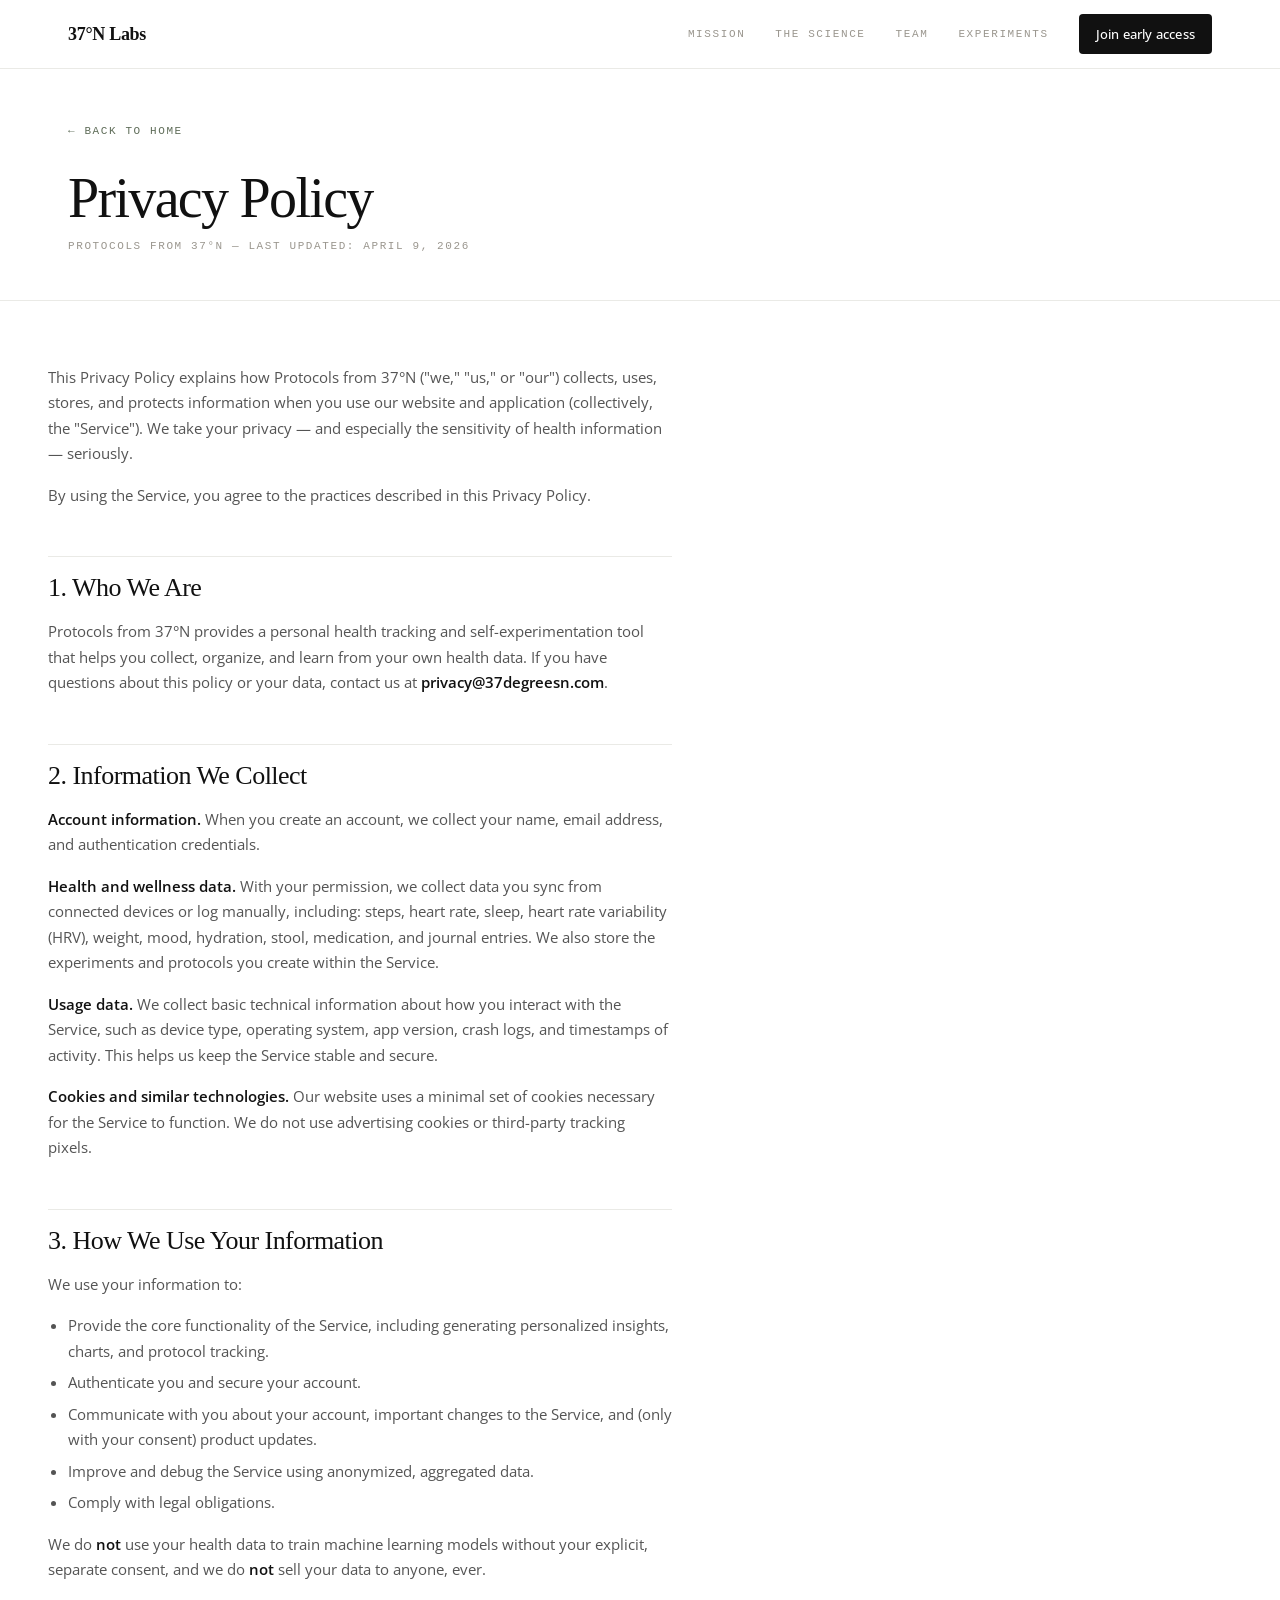
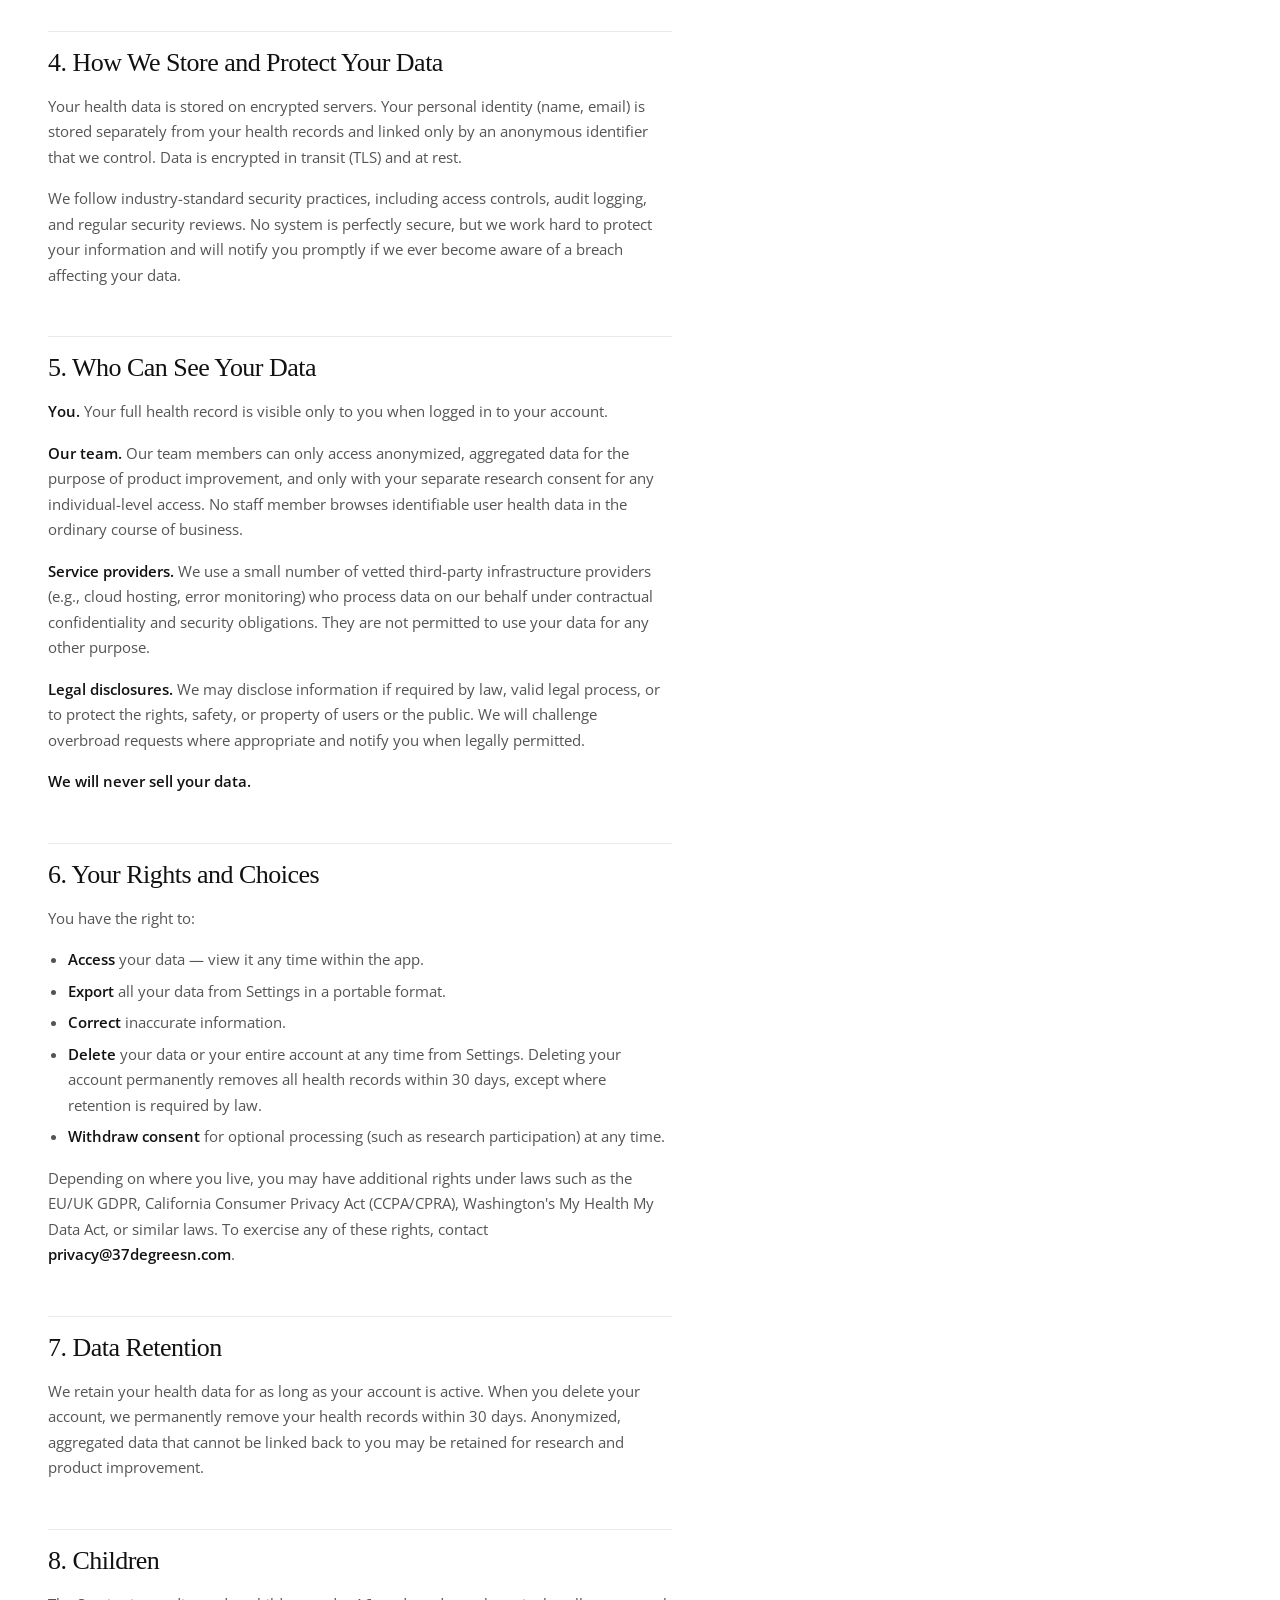
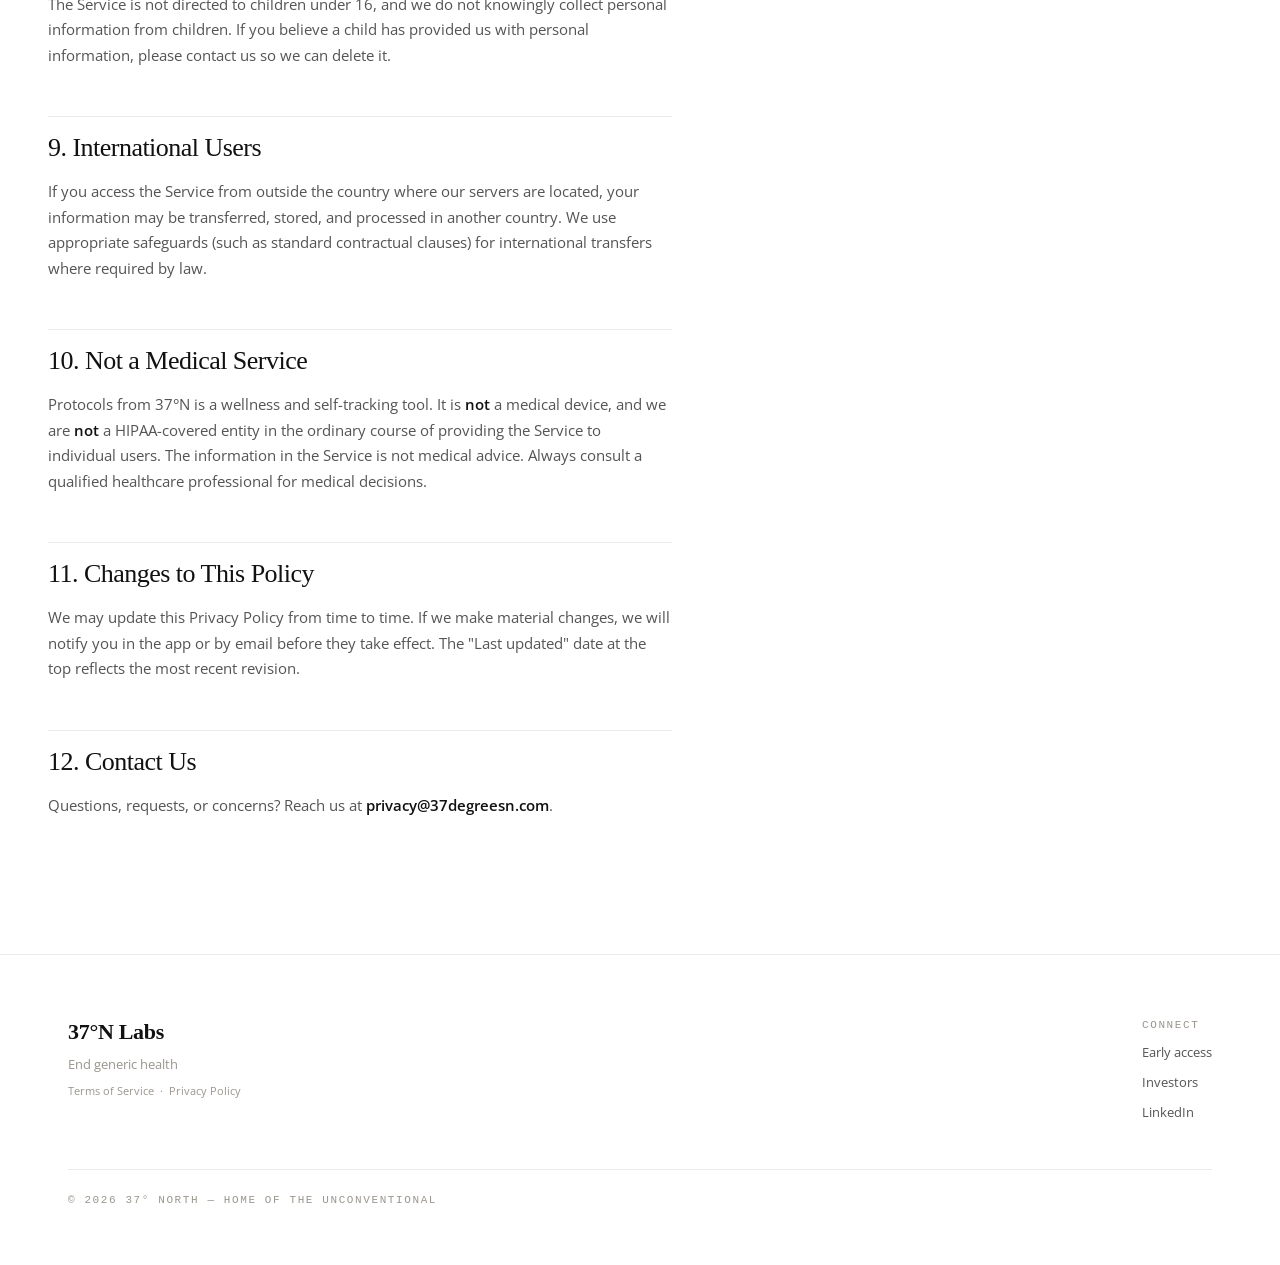
==== commit 7e4db37a: "Switch display font from Fraunces to Georgia (system serif)" ====
--- a/privacy-policy.html
+++ b/privacy-policy.html
@@ -13,7 +13,7 @@
   <link rel="preconnect" href="https://fonts.googleapis.com" />
   <link rel="preconnect" href="https://fonts.gstatic.com" crossorigin />
   <link
-    href="https://fonts.googleapis.com/css2?family=Fraunces:opsz,wght@9..144,300;9..144,400;9..144,500;9..144,600;9..144,700;9..144,800&family=Open+Sans:wght@300;400;500;600;700&display=swap"
+    href="https://fonts.googleapis.com/css2?family=Open+Sans:wght@300;400;500;600;700&display=swap"
     rel="stylesheet" />
   <link href="assets/colors_and_type.css" rel="stylesheet" />
   <link href="site.css" rel="stylesheet" />
--- a/assets/colors_and_type.css
+++ b/assets/colors_and_type.css
@@ -9,7 +9,7 @@
 
 :root {
   /* ── Type families ───────────────────────────────────────────────── */
-  --font-display: "Fraunces", "Open Sans", ui-serif, Georgia, serif;       /* headers, numbers */
+  --font-display: Georgia, "Times New Roman", Times, ui-serif, serif;       /* headers, numbers */
   --font-sans:    "Open Sans", ui-sans-serif, system-ui, sans-serif;       /* body */
   --font-mono:    ui-monospace, "SF Mono", Menlo, monospace;               /* metadata caps labels */
 
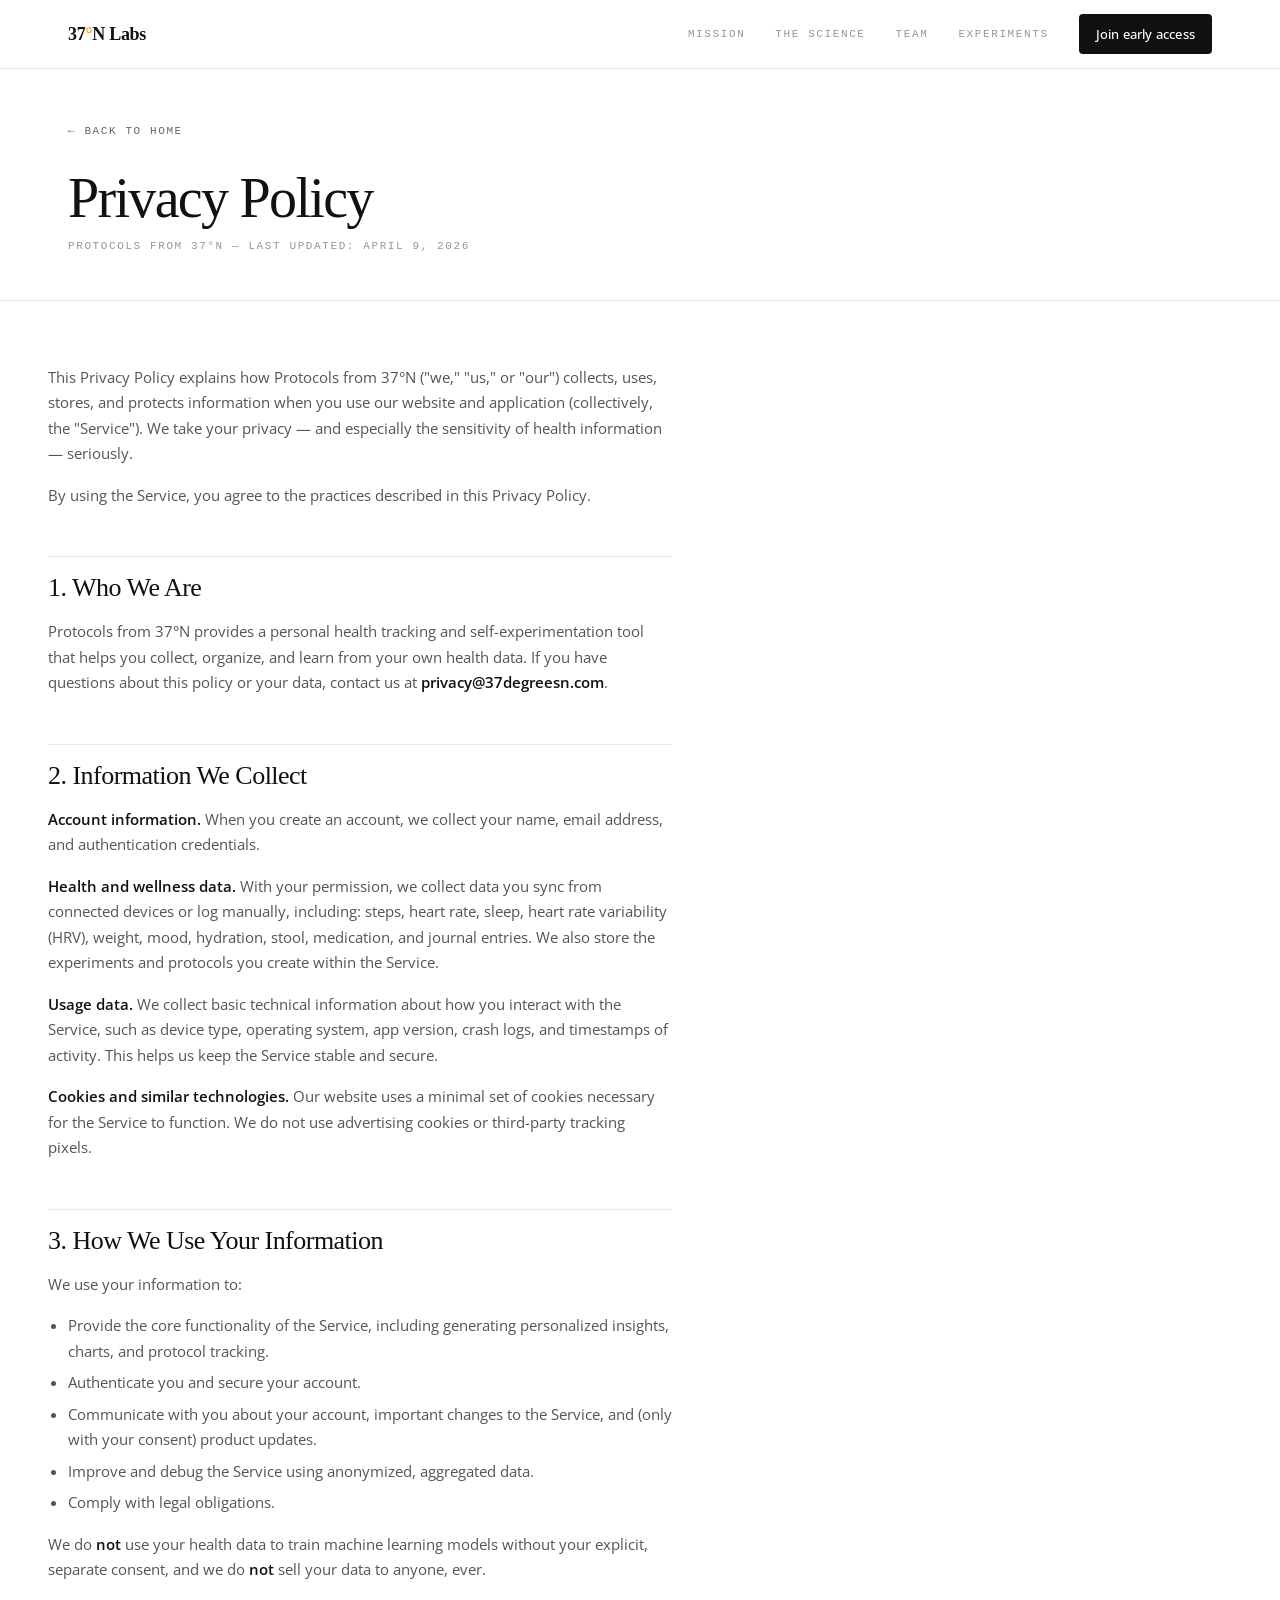
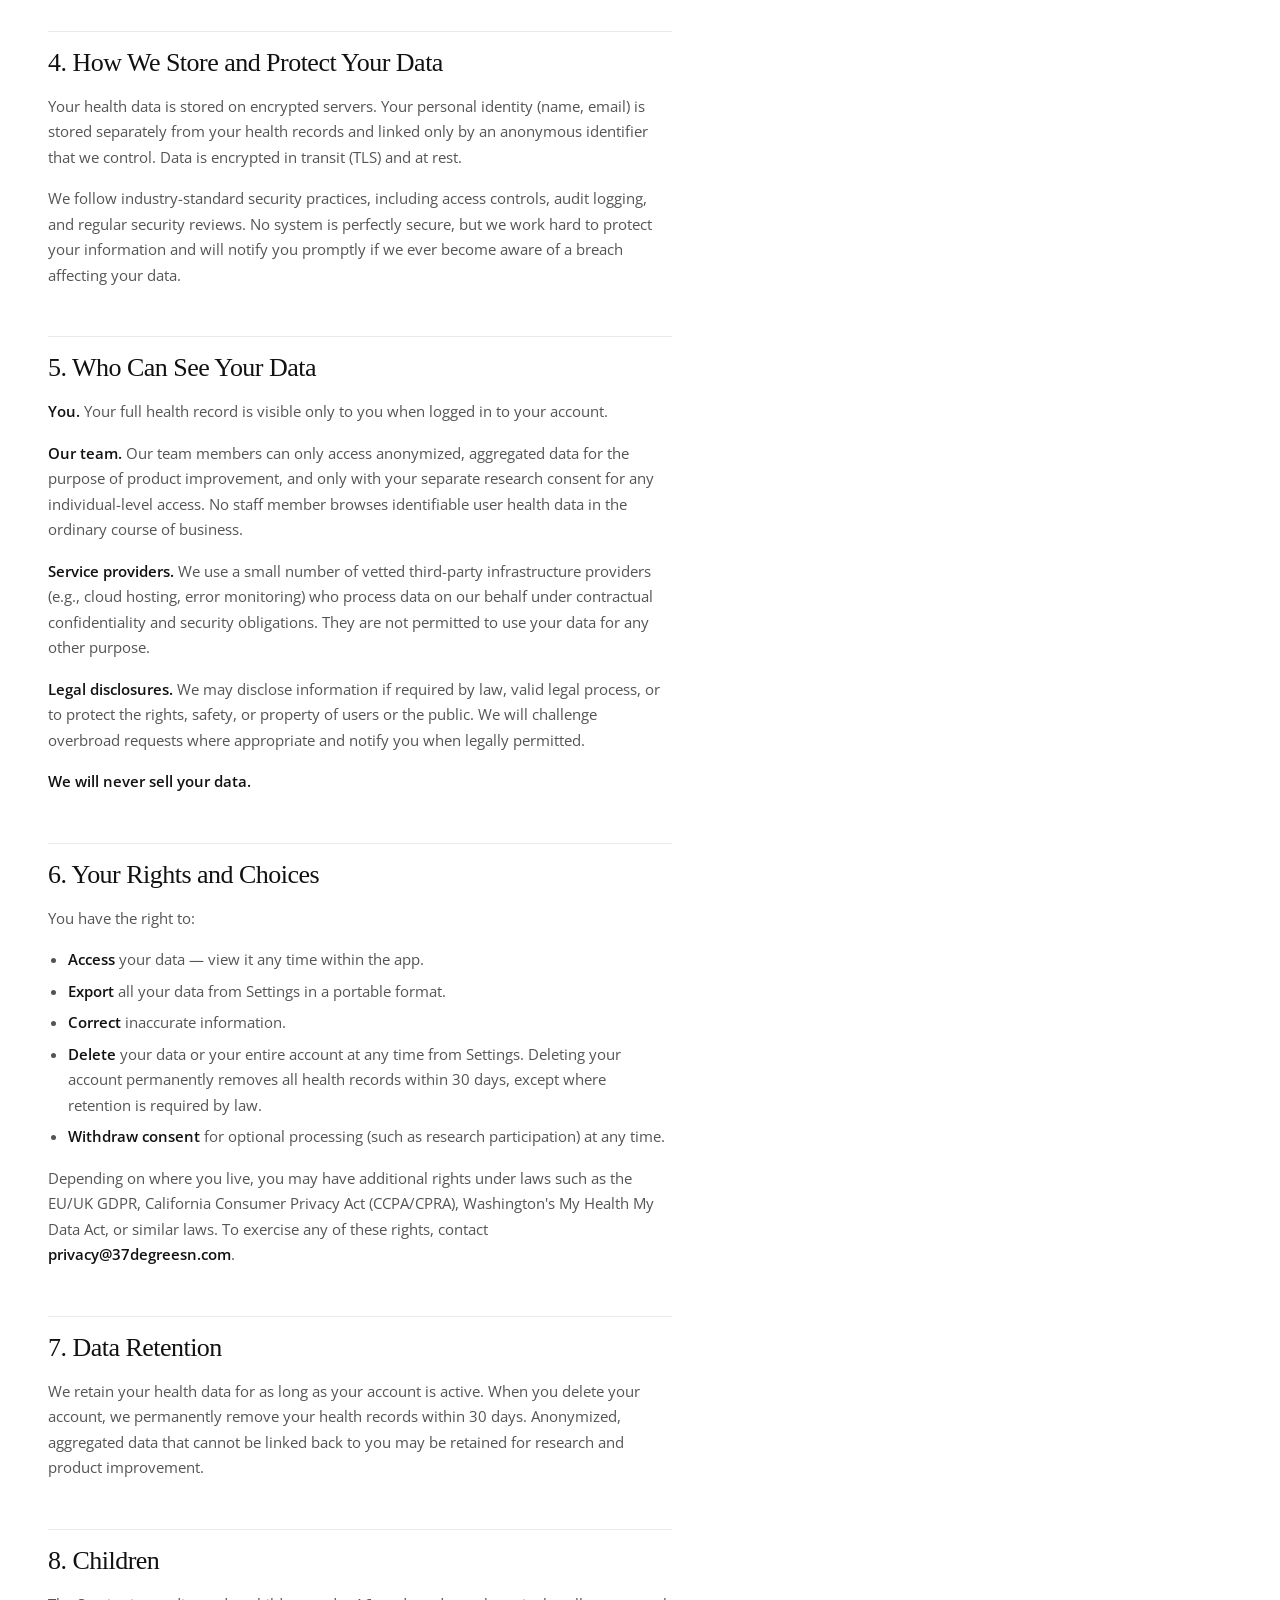
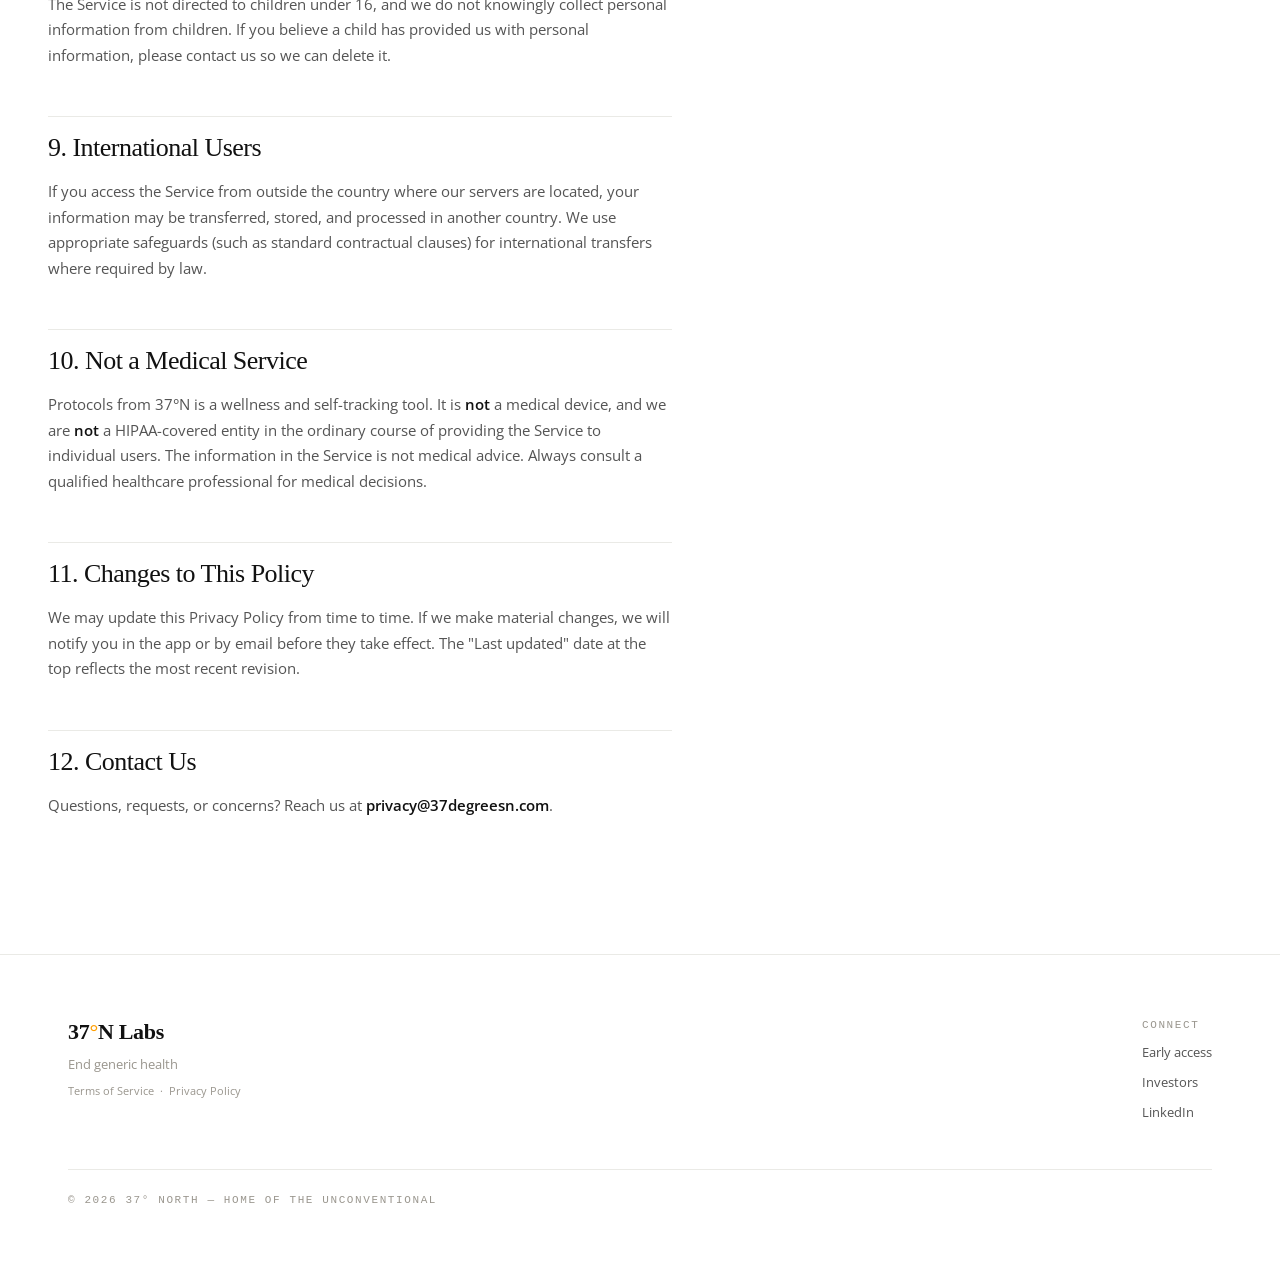
==== commit f9503e77: "Make degree symbol orange (--warning #FF9E00) in brand across all pages" ====
--- a/privacy-policy.html
+++ b/privacy-policy.html
@@ -124,7 +124,7 @@
   <!-- ═══ NAV ═══ -->
   <nav class="nav">
     <div class="wrap nav-inner">
-      <a href="index.html" class="brand">37&deg;N&nbsp;Labs</a>
+      <a href="index.html" class="brand">37<span style="color: var(--warning)">&deg;</span>N&nbsp;Labs</a>
       <div class="nav-links">
         <a href="index.html#mission" class="mono nav-link-text">Mission</a>
         <a href="index.html#science" class="mono nav-link-text">The Science</a>
@@ -218,7 +218,7 @@
     <div class="wrap">
       <div class="footer-grid">
         <div>
-          <div class="brand">37&deg;N&nbsp;Labs</div>
+          <div class="brand">37<span style="color: var(--warning)">&deg;</span>N&nbsp;Labs</div>
           <div class="footer-tag">End generic health</div>
           <div class="footer-legal">
             <a href="terms-of-service.html">Terms of Service</a>
